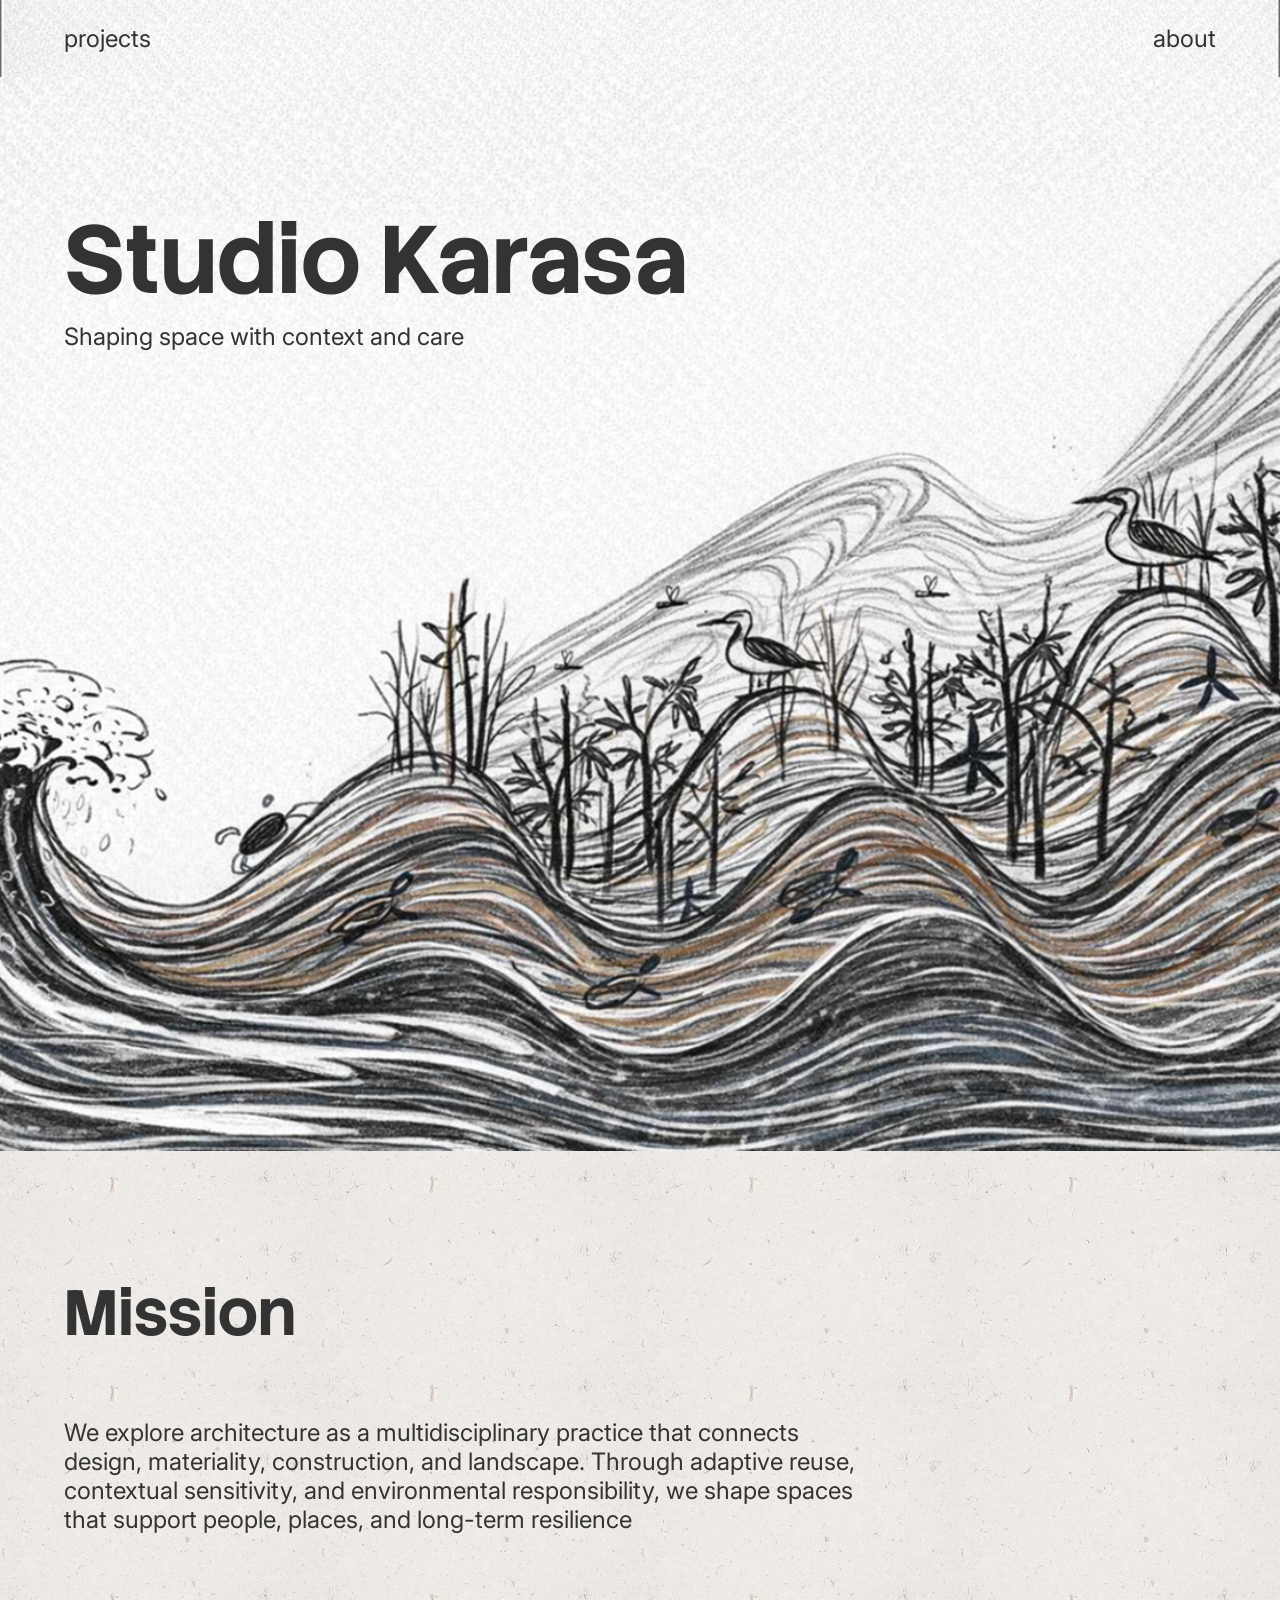
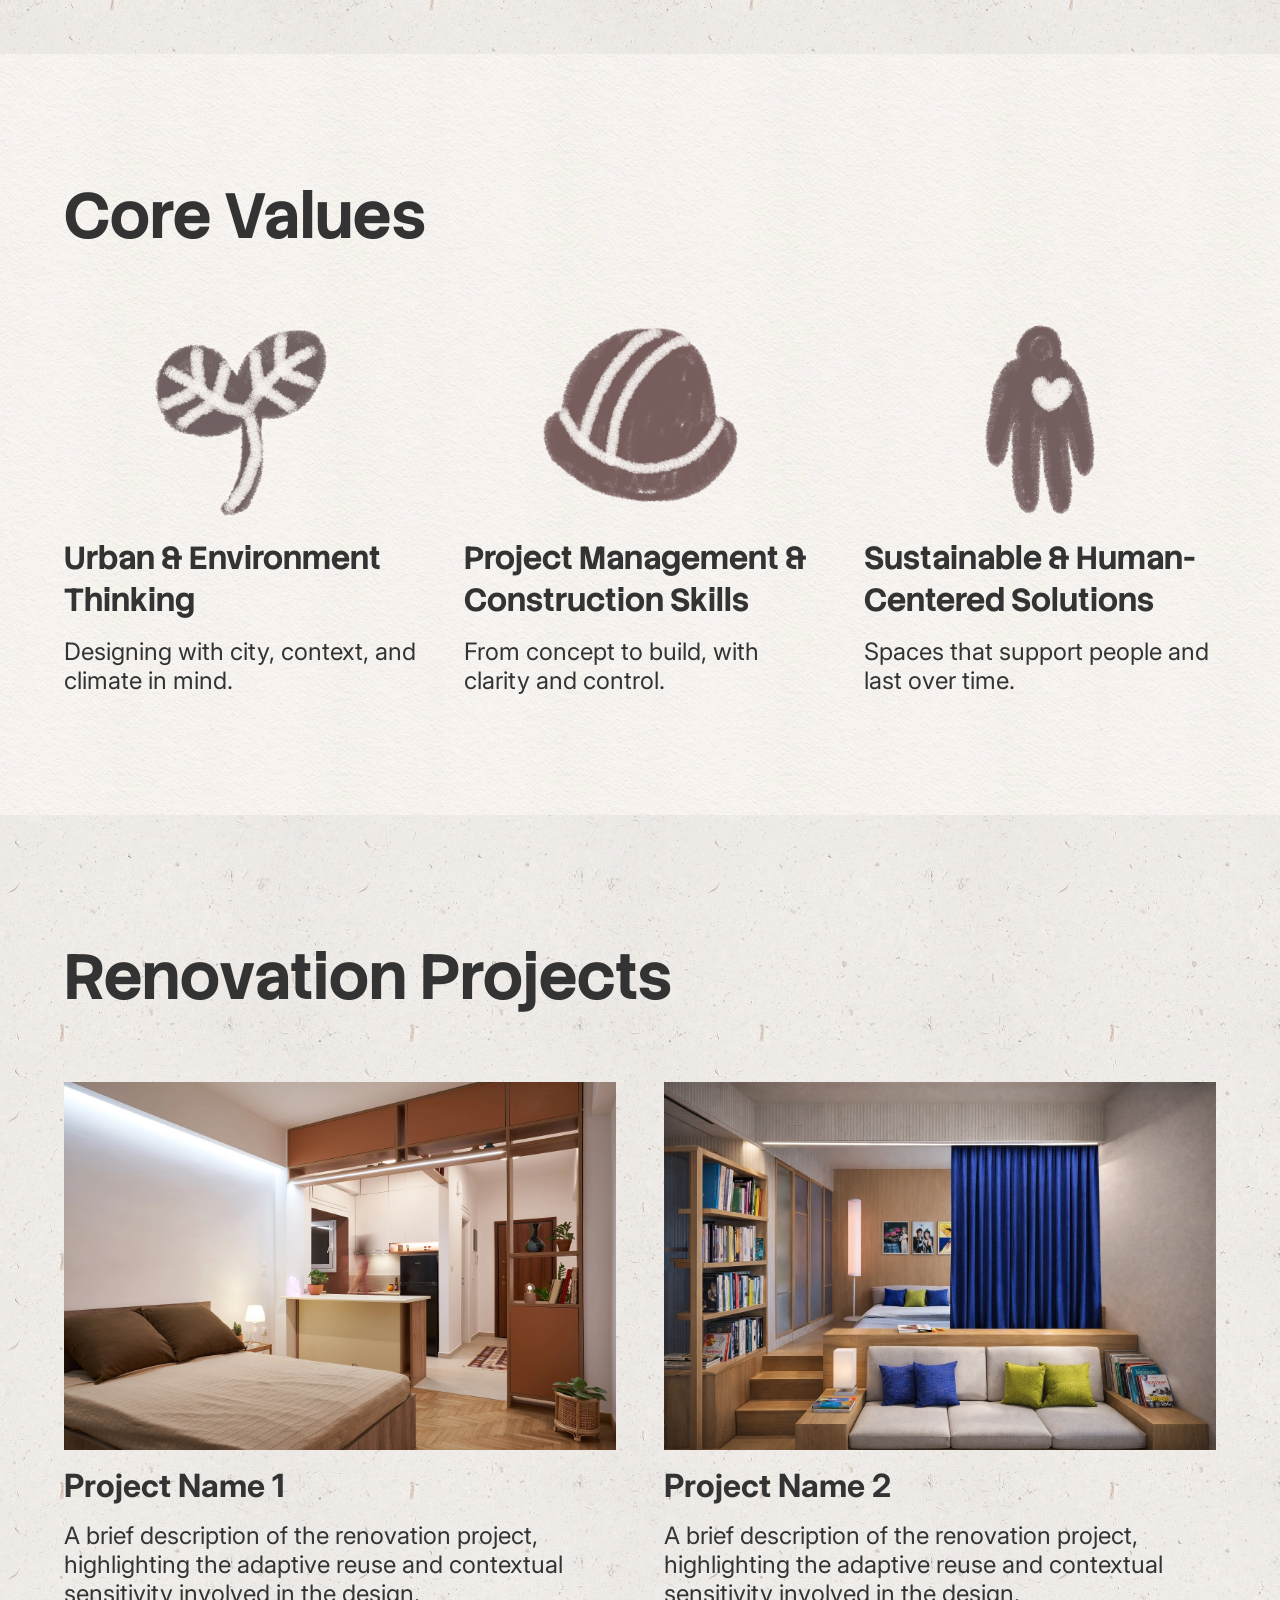
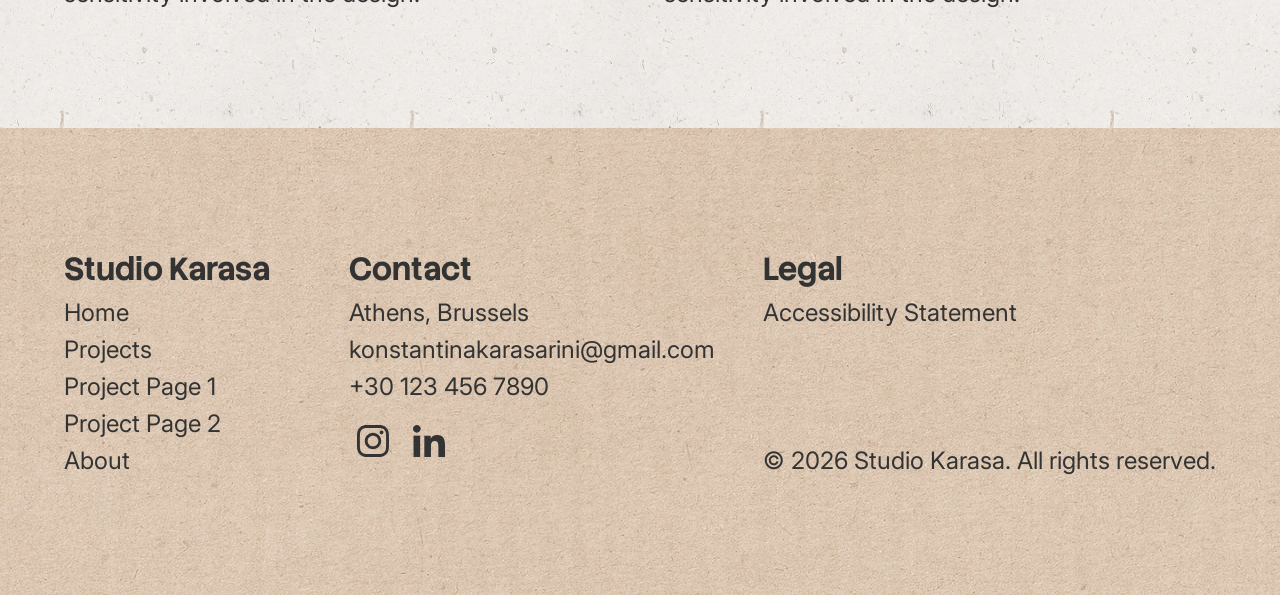
==== index.html @ 98b4fac4 "added project 2" ====
<!doctype html>
<html lang="en">
  <head>
    <meta charset="UTF-8" />
    <meta name="viewport" content="width=device-width, initial-scale=1.0" />
    <title>Studio Karasa</title>
    <link rel="stylesheet" href="style.css" />
  </head>
  <body>
    <nav>
      <a href="index.html#projects">projects</a>
      <a href="about.html">about</a>
    </nav>
    <main>
      <div class="hero">
        <h1>Studio Karasa</h1>
        <p>Shaping space with context and care</p>
      </div>
      <div class="mission">
        <h2>Mission</h2>
        <p>
          We explore architecture as a multidisciplinary practice that connects
          design, materiality, construction, and landscape. Through adaptive
          reuse, contextual sensitivity, and environmental responsibility, we
          shape spaces that support people, places, and long-term resilience
        </p>
      </div>
      <div class="values">
        <h2>Core Values</h2>
        <div class="card-container">
          <div class="value-card">
            <img src="imgs\leaf_2x.webp" alt="Urban Thinking Icon" />
            <h3>Urban & Environment Thinking</h3>
            <p>Designing with city, context, and climate in mind.</p>
          </div>
          <div class="value-card">
            <img src="imgs\helmet_2x.webp" alt="Project Management Icon" />
            <h3>Project Management & Construction Skills</h3>
            <p>From concept to build, with clarity and control.</p>
          </div>
          <div class="value-card">
            <img src="imgs\person_2x.webp" alt="Sustainability Icon" />
            <h3>Sustainable & Human-Centered Solutions</h3>
            <p>Spaces that support people and last over time.</p>
          </div>
        </div>
      </div>
      <div class="renov-projects" id="projects">
        <h2>Renovation Projects</h2>
        <div class="card-container">
          <a href="projectPage1.html" class="project-card">
            <img src="project1\DSC01676.webp" alt="Project Image 1" />
            <h3>Project Name 1</h3>
            <p>
              A brief description of the renovation project, highlighting the
              adaptive reuse and contextual sensitivity involved in the design.
            </p>
          </a>
          <a href="projectPage2.html" class="project-card">
            <img src="project2\render1.webp" alt="Project Image 1" />

            <h3>Project Name 2</h3>
            <p>
              A brief description of the renovation project, highlighting the
              adaptive reuse and contextual sensitivity involved in the design.
            </p>
          </a>
        </div>
      </div>
      <!-- <div class="urban-projects">
      <h2>Urban Projects</h2>
      <div class="card-container">
        <div class="project-card">
          <h3>Project Name</h3>
          <p>
            A brief description of the urban project, emphasizing the
            integration of landscape and environmental responsibility in the
            design.
          </p>
        </div>
        <div class="project-card">
          <h3>Project Name</h3>
          <p>
            A brief description of the urban project, emphasizing the
            integration of landscape and environmental responsibility in the
            design.
          </p>
        </div>
      </div>
    </div> -->
    </main>
    <footer>
      <div class="col">
        <h3>Studio Karasa</h3>
        <a href="index.html">Home</a>
        <a href="index.html#projects">Projects</a>
        <a href="projectPage1.html">Project Page 1</a>
        <a href="projectPage2.html">Project Page 2</a>
        <a href="about.html">About</a>
      </div>
      <div class="col">
        <h3>Contact</h3>
        <p>Athens, Brussels</p>
        <p>konstantinakarasarini@gmail.com</p>
        <p>+30 123 456 7890</p>

        <div class="socials">
          <a href="https://www.instagram.com/studio.karasa/" target="_blank"
            ><img src="imgs/Insta.svg" alt="Instagram"
          /></a>
          <a href="https://www.linkedin.com/in/karasarini/" target="_blank"
            ><img src="imgs/linkedin.svg" alt="LinkedIn"
          /></a>
        </div>
      </div>
      <div class="col-between">
        <div class="col">
          <h3>Legal</h3>
          <a href="accessibilityStatement.html">Accessibility Statement</a>
        </div>
        <div class="copyright">
          <p>&copy; 2026 Studio Karasa. All rights reserved.</p>
        </div>
      </div>
    </footer>
  </body>
</html>
---- style.css ----
@import url("https://fonts.googleapis.com/css2?family=Stack+Sans+Headline:wght@200..700&display=swap");
@import url("https://fonts.googleapis.com/css2?family=Inter:ital,opsz,wght@0,14..32,100..900;1,14..32,100..900&display=swap");

body {
  display: flex;
  flex-direction: column;
  padding: 0;
  margin: 0;
  color: #333;
  font-family: "Stack Sans Headline", sans-serif;
}

nav {
  display: flex;
  flex-direction: row;
  justify-content: space-between;
  padding: 24px 64px;
  position: sticky;
  top: 0;
  background-image: url("imgs/WaveIllustration.webp");
  background-size: cover;
  background-position: top;
  z-index: 1000;
}

nav a {
  text-decoration: none;
  color: #333;
  font-size: 24px;
}

h1 {
  font-size: 96px;
  margin: 0;
}

h2 {
  font-size: 64px;
  margin: 0;
}

h3 {
  font-size: 32px;
  margin: 0;
}

p,
li {
  max-width: 800px;
  font-size: 24px;
  margin: 0;
  font-weight: 400;
  font-family: "Inter", sans-serif;
}
ul {
  margin: 0;
}

a {
  color: #333;
  text-decoration: none;
  font-size: 24px;
  font-family: "Inter", sans-serif;
}

.projectPage nav,
.aboutPage nav,
.axPage nav {
  background-image: url("imgs/whitePaper.webp");
  background-size: cover;
  background-position: center;
}

.hero {
  display: flex;
  flex-direction: column;
  padding: 120px 64px;
  min-height: calc(100vh - 66px);
  /* background-color: #f5f5f5; */
  background-image: url("imgs/WaveIllustration.webp");
  background-size: cover;
  background-position: center;
}

.mission {
  display: flex;
  flex-direction: column;
  padding: 120px 64px;
  gap: 64px;
  background-image: url("imgs/recycled.webp");
  background-size: cover;
  background-position: center;
}

.values {
  display: flex;
  flex-direction: column;
  padding: 120px 64px;
  background-image: url("imgs/whitePaper.webp");
  background-size: cover;
  background-position: center;
  gap: 64px;
}

.renov-projects {
  display: flex;
  flex-direction: column;
  padding: 120px 64px;
  gap: 64px;
  background-image: url("imgs/recycled.webp");
  background-size: cover;
  background-position: center;
}

.urban-projects {
  display: flex;
  flex-direction: column;
  padding: 120px 64px;
  background-image: url("imgs/whitePaper.webp");
  background-size: cover;
  background-position: center;
  gap: 64px;
}

.card-container {
  display: flex;
  flex-direction: row;
  gap: 48px;
}

.value-card,
.project-card {
  display: flex;
  flex-direction: column;
  gap: 16px;
  flex: 1;
  /* background-color: #b9b9b9; */
}

.project-card img {
  width: 100%;
  height: auto;
}

.value-card img {
  width: 100%;
  height: 200px;
  object-fit: contain;
}

footer {
  display: flex;
  flex-direction: row;
  /* justify-content:space-between; */
  padding: 120px 64px;
  gap: 48px;
  background-image: url("imgs/brownPaper.webp");
  background-size: cover;
  background-position: center;
}

.col {
  flex: 1;
  display: flex;
  flex-direction: column;
  gap: 8px;
}
.col-between {
  display: flex;
  flex-direction: column;
  justify-content: space-between;
  gap: 8px;
}

.socials {
  display: flex;
  flex-direction: row;
  gap: 8px;
  padding-top: 8px;
}

.about,
.ax {
  display: flex;
  flex-direction: column;
  padding: 120px 64px;
  gap: 64px;
  background-image: url("imgs/whitePaper.webp");
  background-size: cover;
  background-position: center;
}

.about-txt,
.ax-txt {
  max-width: 800px;
  display: flex;
  flex-direction: column;
  gap: 16px;
}

.projectHero {
  display: flex;
  flex-direction: column;
  padding: 120px 64px;
  gap: 64px;
  background-image: url("imgs/whitePaper.webp");
  background-size: cover;
  background-position: center;
}

.projectImgs {
  display: flex;
  flex-direction: column;
  padding: 64px;
  gap: 24px;
}

.project2Imgs {
  display: flex;
  /* flex-direction: column; */
  padding: 64px;
  gap: 16px;
}

.projectImgCol {
  display: flex;
  flex-direction: column;
  gap: 16px;
  flex: 1;
  /* width: 50%; */
}

.projectImgGrid {
  display: flex;
}

.projectImgGrid .projectImg {
  align-items: center;
  justify-content: center;
  flex: 1;
}

.project2Imgs .projectImg {
  width: 50%;
}

.projectImg {
  display: flex;
  flex-direction: column;
  gap: 16px;
}

.projectImg img {
  max-width: 100%;
  height: auto;
  mix-blend-mode: multiply;
}

.axPage h2 {
  font-size: 48px;
}

.ax-txt {
  gap: 24px;
}

@media (max-width: 768px) {
  /* nav {
    flex-direction: column;
    align-items: center;
    gap: 16px;
  } */

  nav {
    padding: 16px 32px;
  }

  nav a {
    font-size: 18px;
  }

  h1 {
    font-size: 48px;
  }

  h2 {
    font-size: 32px;
  }

  h3 {
    font-size: 24px;
  }

  p {
    font-size: 18px;
  }

  .hero,
  .mission,
  .values,
  .renov-projects,
  .urban-projects,
  .about,
  footer,
  .projectHero,
  .projectImgs,
  .project2Imgs {
    padding: 64px 32px;
  }

  .card-container {
    flex-direction: column;
  }

  footer {
    flex-direction: column;
    /* align-items: center; */
  }
}
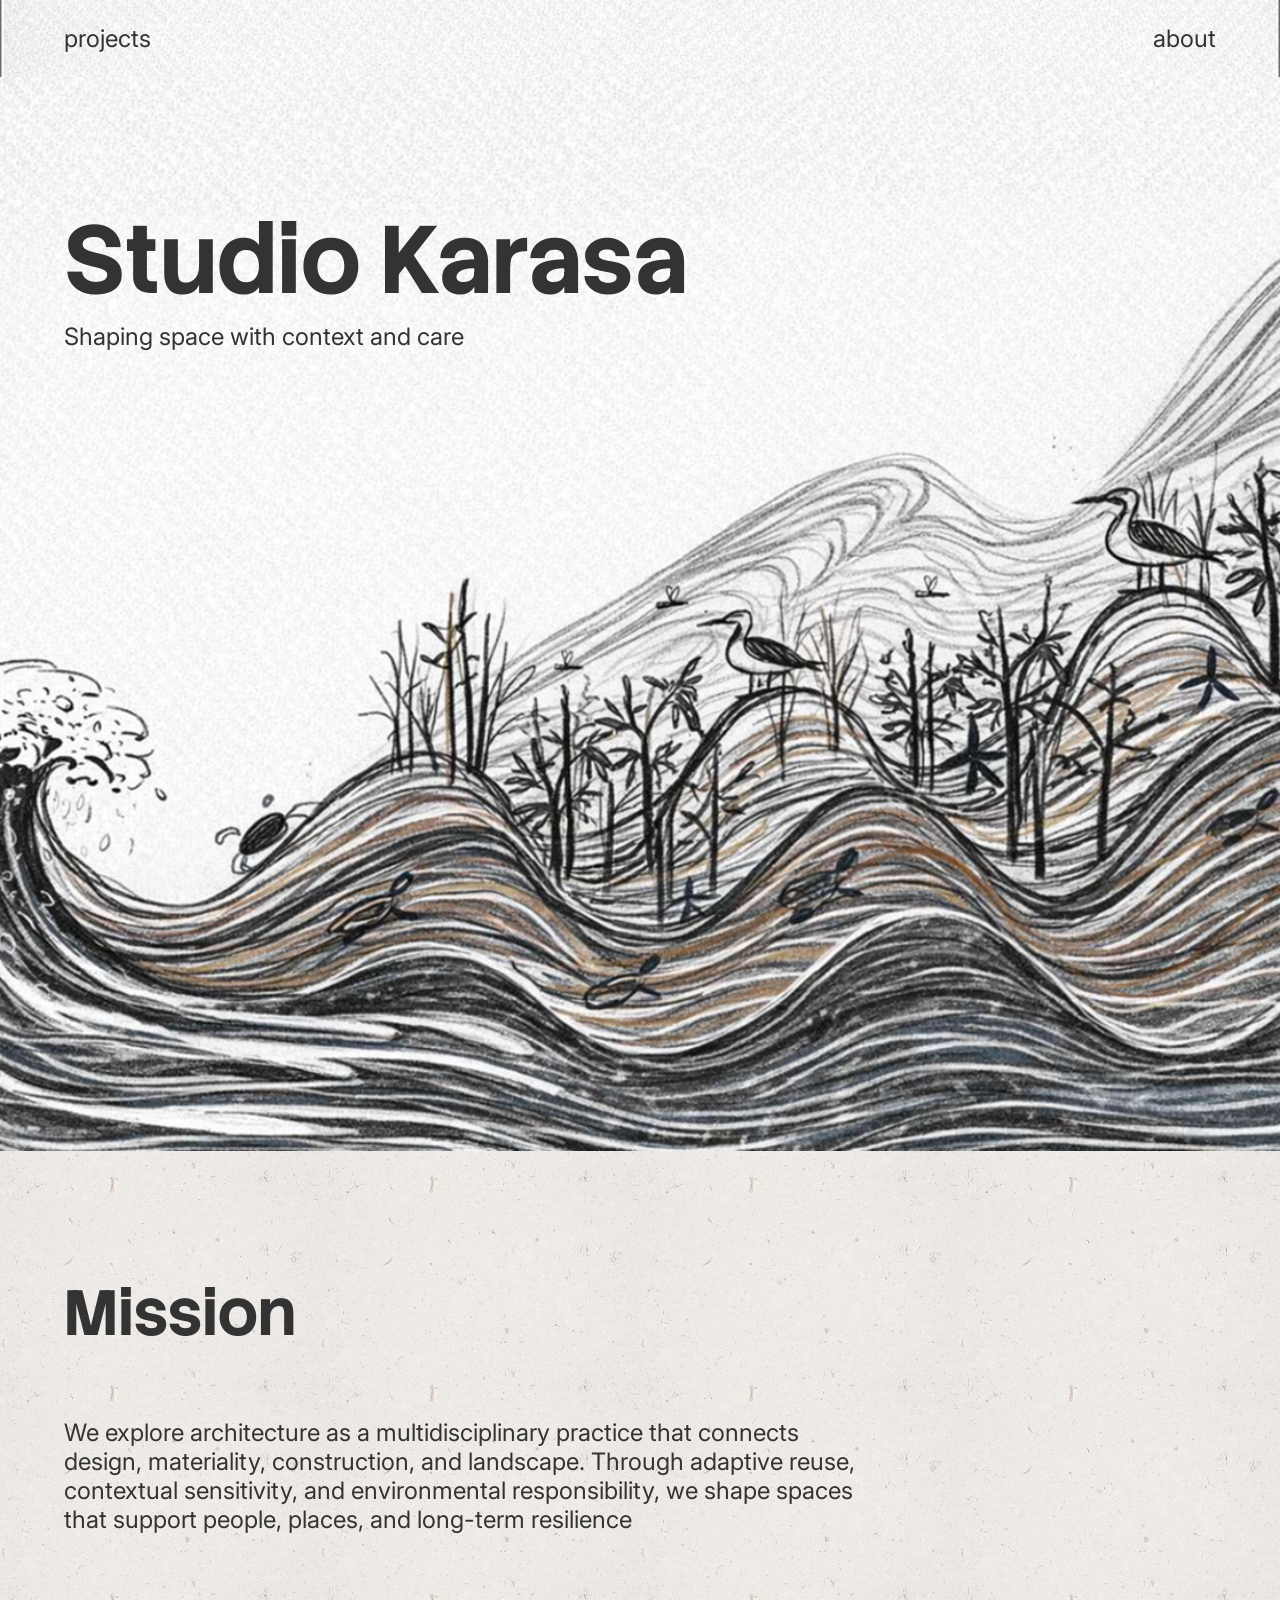
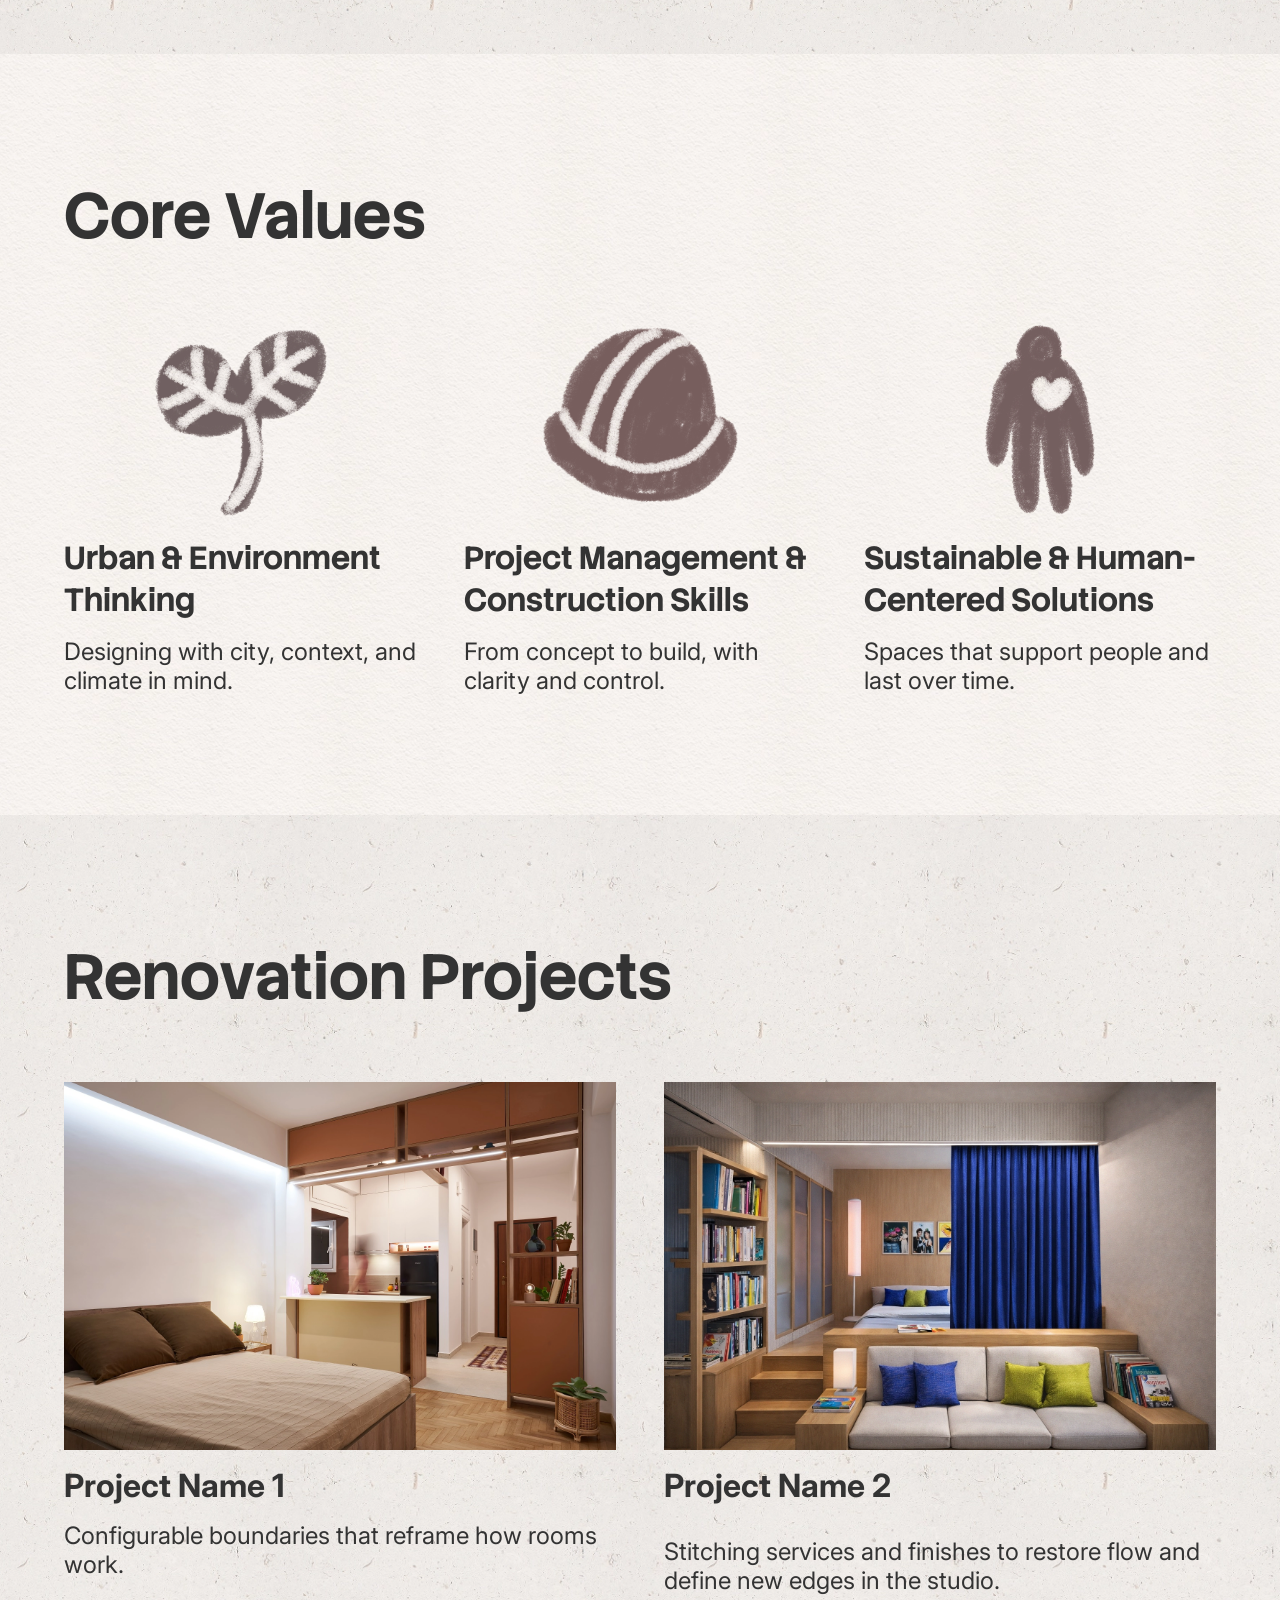
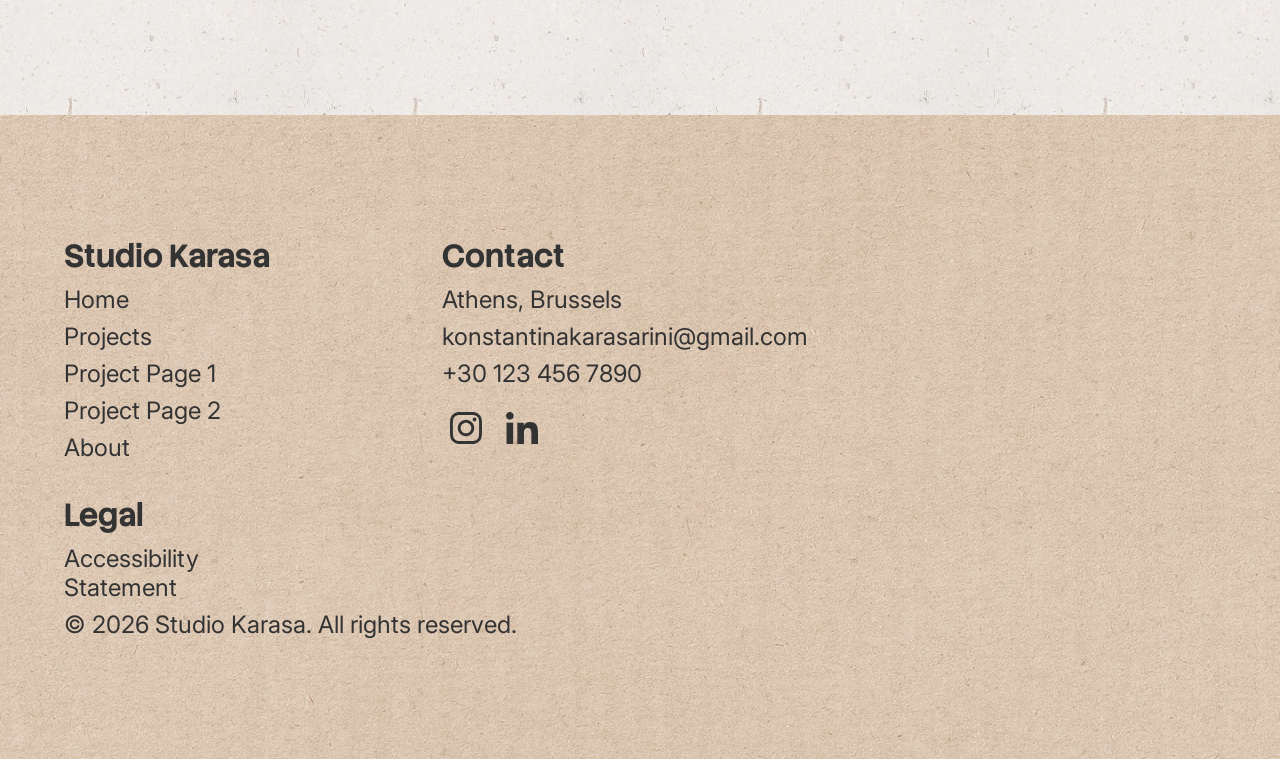
==== commit b49fc880: "fixed imgs in projects" ====
--- a/index.html
+++ b/index.html
@@ -51,19 +51,15 @@
           <a href="projectPage1.html" class="project-card">
             <img src="project1\DSC01676.webp" alt="Project Image 1" />
             <h3>Project Name 1</h3>
-            <p>
-              A brief description of the renovation project, highlighting the
-              adaptive reuse and contextual sensitivity involved in the design.
-            </p>
+            <p>Configurable boundaries that reframe how rooms work.</p>
           </a>
           <a href="projectPage2.html" class="project-card">
             <img src="project2\render1.webp" alt="Project Image 1" />
 
             <h3>Project Name 2</h3>
-            <p>
-              A brief description of the renovation project, highlighting the
-              adaptive reuse and contextual sensitivity involved in the design.
-            </p>
+            <p></p>
+            Stitching services and finishes to restore flow and define new edges
+            in the studio.
           </a>
         </div>
       </div>
--- a/style.css
+++ b/style.css
@@ -151,19 +151,21 @@
 footer {
   display: flex;
   flex-direction: row;
+  flex-wrap: wrap;
   /* justify-content:space-between; */
   padding: 120px 64px;
-  gap: 48px;
+  gap: 32px;
   background-image: url("imgs/brownPaper.webp");
   background-size: cover;
   background-position: center;
 }
 
 .col {
-  flex: 1;
+  /* flex: 1; */
   display: flex;
   flex-direction: column;
   gap: 8px;
+  width:30%;
 }
 .col-between {
   display: flex;
@@ -208,6 +210,13 @@
   background-position: center;
 }
 
+.projectContainer {
+  display: flex;
+  flex-direction: column;
+  padding: 64px 0 96px;
+  gap:48px;
+}
+
 .projectImgs {
   display: flex;
   flex-direction: column;
@@ -225,8 +234,9 @@
 .projectImgCol {
   display: flex;
   flex-direction: column;
-  gap: 16px;
+  gap: 48px;
   flex: 1;
+  align-items: center;
   /* width: 50%; */
 }
 
@@ -247,7 +257,15 @@
 .projectImg {
   display: flex;
   flex-direction: column;
+  align-items: center;
   gap: 16px;
+}
+
+.text-center {
+  display: flex;
+  flex-direction: column;
+  align-items: center;
+  gap: 8px;
 }
 
 .projectImg img {
@@ -291,7 +309,7 @@
     font-size: 24px;
   }
 
-  p {
+  p,a {
     font-size: 18px;
   }
 
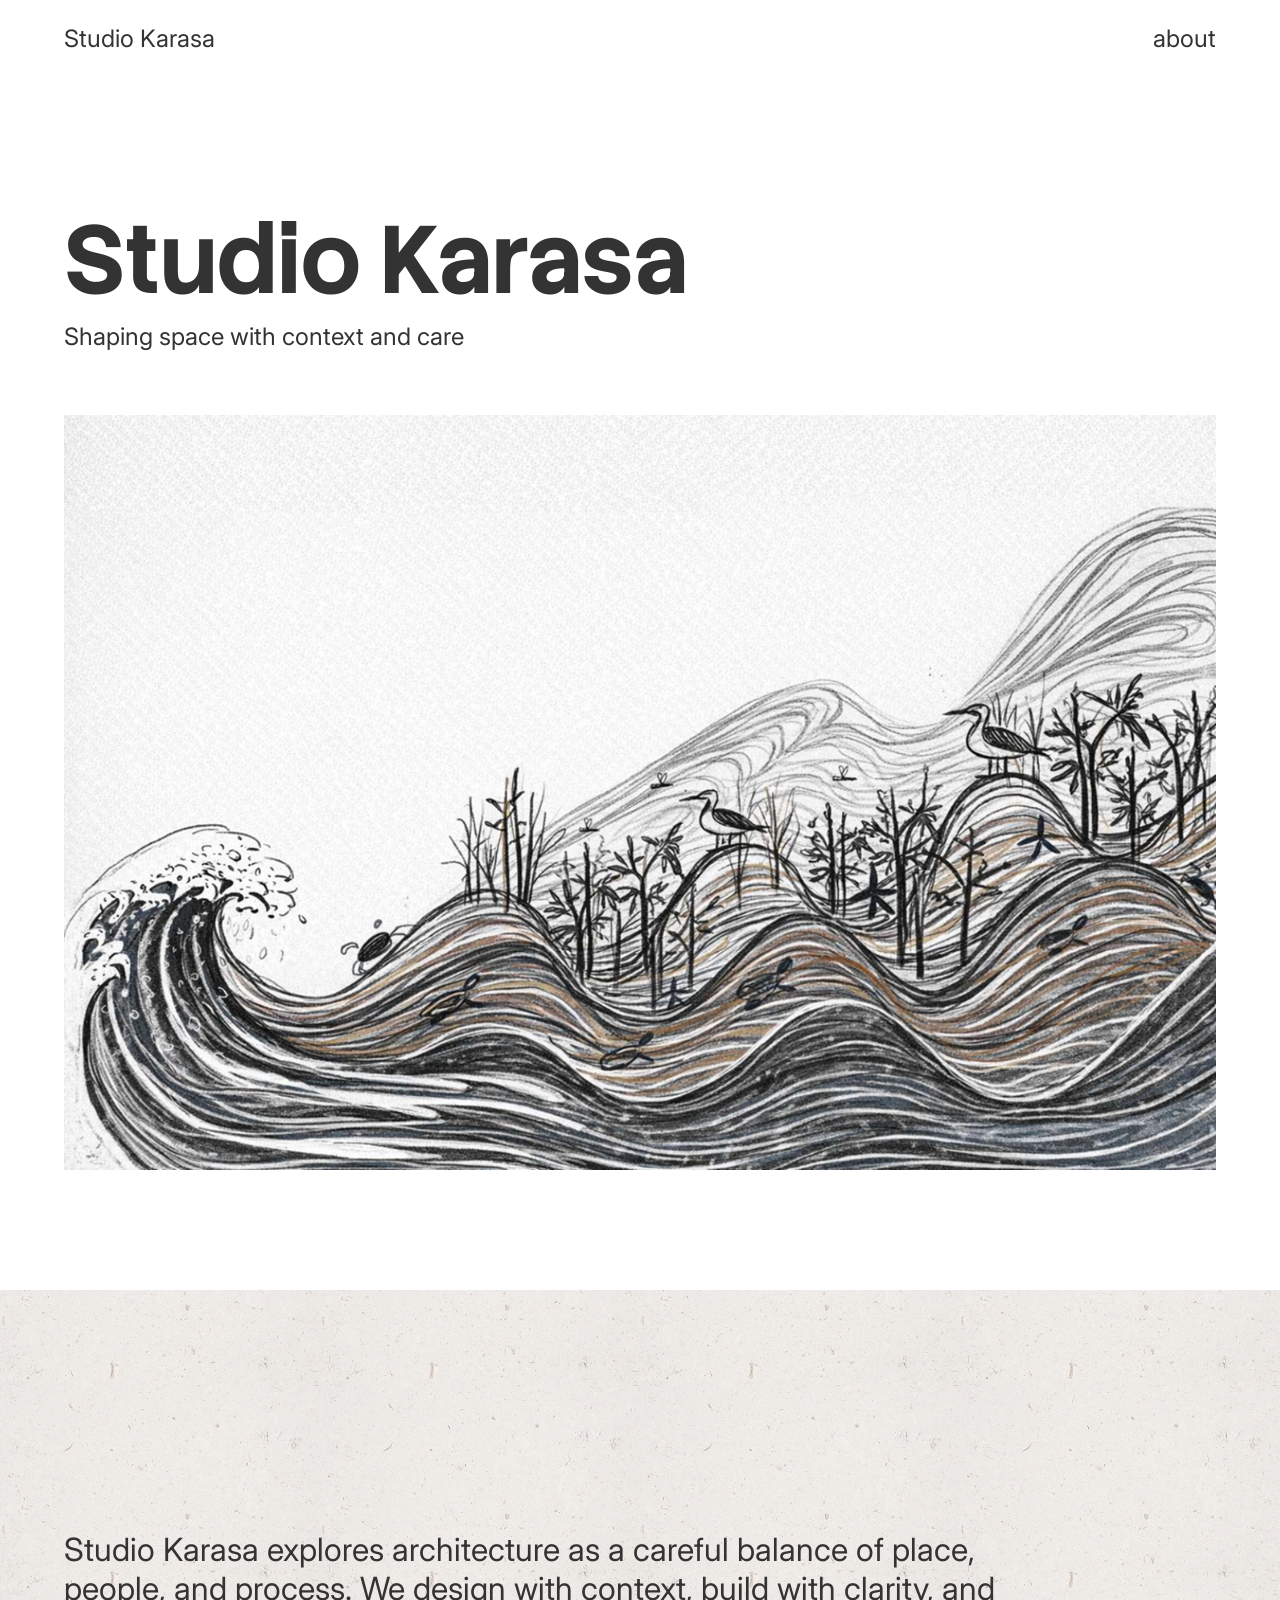
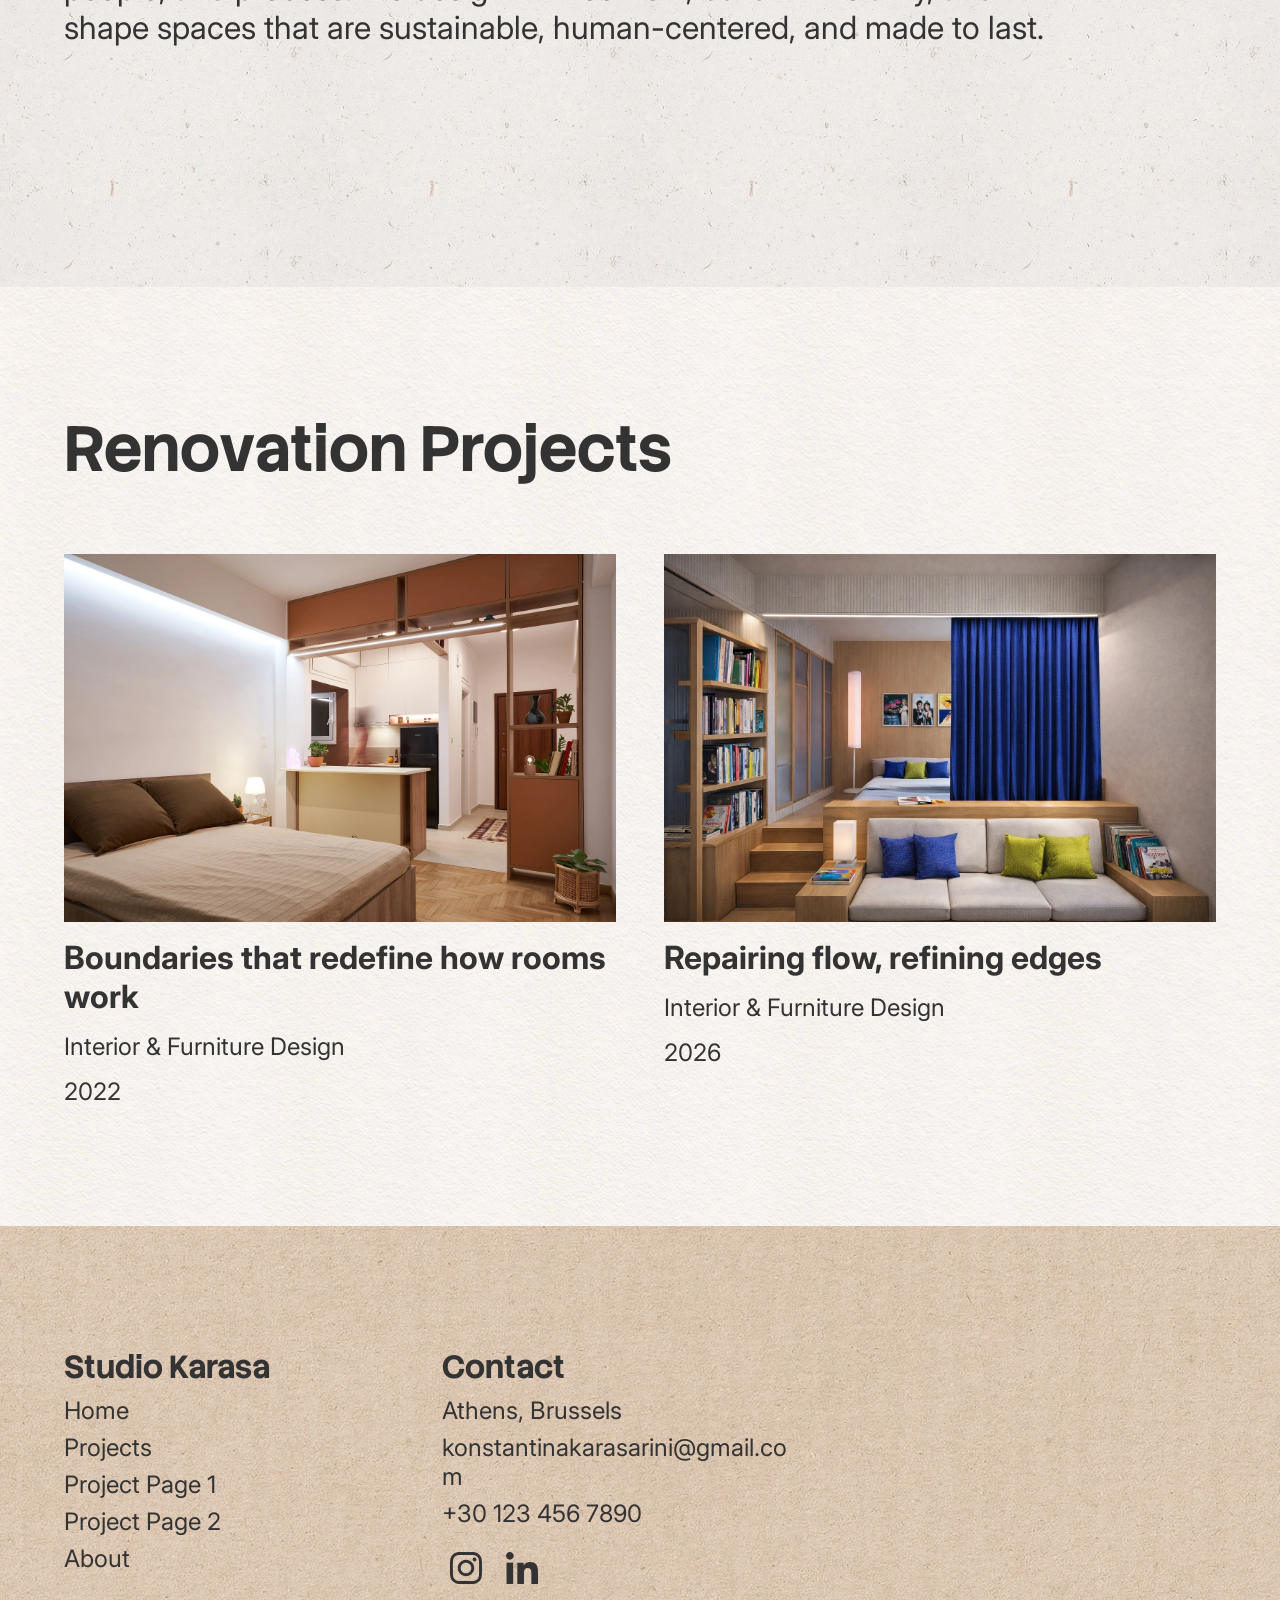
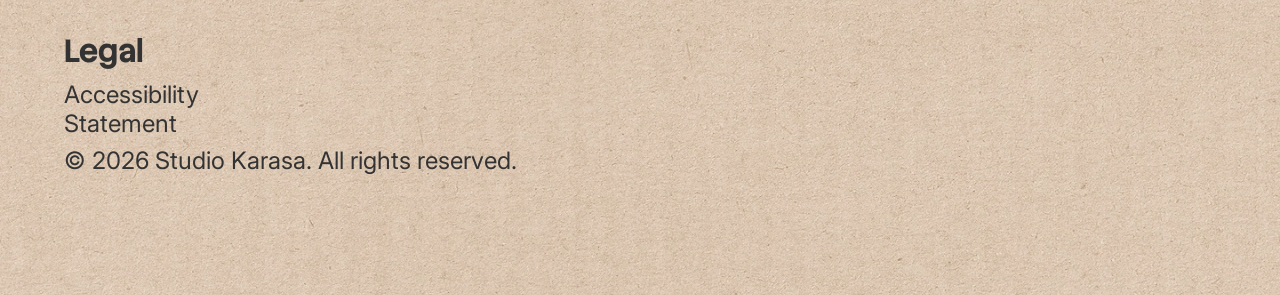
==== commit 4eb65737: "updated design, removed sections" ====
--- a/index.html
+++ b/index.html
@@ -8,58 +8,61 @@
   </head>
   <body>
     <nav>
-      <a href="index.html#projects">projects</a>
+      <a href="index.html">Studio Karasa</a>
       <a href="about.html">about</a>
     </nav>
     <main>
       <div class="hero">
-        <h1>Studio Karasa</h1>
-        <p>Shaping space with context and care</p>
+        <div class="projectHeroTxt">
+          <h1>Studio Karasa</h1>
+          <p>Shaping space with context and care</p>
+        </div>
+
+        <img src="imgs\WaveIllustration.webp" alt="Renovation Project Image" />
       </div>
       <div class="mission">
-        <h2>Mission</h2>
+        <!-- <h2>Our approach</h2> -->
         <p>
-          We explore architecture as a multidisciplinary practice that connects
-          design, materiality, construction, and landscape. Through adaptive
-          reuse, contextual sensitivity, and environmental responsibility, we
-          shape spaces that support people, places, and long-term resilience
+          Studio Karasa explores architecture as a careful balance of place,
+          people, and process. We design with context, build with clarity, and
+          shape spaces that are sustainable, human-centered, and made to last.
         </p>
       </div>
-      <div class="values">
+      <!-- <div class="values">
         <h2>Core Values</h2>
         <div class="card-container">
           <div class="value-card">
-            <img src="imgs\leaf_2x.webp" alt="Urban Thinking Icon" />
+            <img src="imgs\urban.jpg" alt="Urban Thinking Icon" />
             <h3>Urban & Environment Thinking</h3>
             <p>Designing with city, context, and climate in mind.</p>
           </div>
           <div class="value-card">
-            <img src="imgs\helmet_2x.webp" alt="Project Management Icon" />
+            <img src="imgs\construction.jpg" alt="Project Management Icon" />
             <h3>Project Management & Construction Skills</h3>
             <p>From concept to build, with clarity and control.</p>
           </div>
           <div class="value-card">
-            <img src="imgs\person_2x.webp" alt="Sustainability Icon" />
+            <img src="imgs\sustainable.jpg" alt="Sustainability Icon" />
             <h3>Sustainable & Human-Centered Solutions</h3>
             <p>Spaces that support people and last over time.</p>
           </div>
         </div>
-      </div>
+      </div> -->
       <div class="renov-projects" id="projects">
         <h2>Renovation Projects</h2>
         <div class="card-container">
           <a href="projectPage1.html" class="project-card">
             <img src="project1\DSC01676.webp" alt="Project Image 1" />
-            <h3>Project Name 1</h3>
-            <p>Configurable boundaries that reframe how rooms work.</p>
+            <h3>Boundaries that redefine how rooms work</h3>
+            <p>Interior & Furniture Design</p>
+            <p>2022</p>
           </a>
           <a href="projectPage2.html" class="project-card">
             <img src="project2\render1.webp" alt="Project Image 1" />
 
-            <h3>Project Name 2</h3>
-            <p></p>
-            Stitching services and finishes to restore flow and define new edges
-            in the studio.
+            <h3>Repairing flow, refining edges</h3>
+            <p>Interior & Furniture Design</p>
+            <p>2026</p>
           </a>
         </div>
       </div>
--- a/style.css
+++ b/style.css
@@ -15,12 +15,19 @@
   flex-direction: row;
   justify-content: space-between;
   padding: 24px 64px;
-  position: sticky;
+  position: sticky; 
   top: 0;
-  background-image: url("imgs/WaveIllustration.webp");
-  background-size: cover;
+  /* background-image: url("imgs/WaveIllustration.webp");
+  background-size: cover; */
   background-position: top;
   z-index: 1000;
+  background-color: #fff;
+}
+
+.nav-spacer {
+  display: flex;
+  flex-direction: row;
+  gap: 32px;
 }
 
 nav a {
@@ -29,6 +36,10 @@
   font-size: 24px;
 }
 
+a.active {
+  font-weight: 500;
+}
+
 h1 {
   font-size: 96px;
   margin: 0;
@@ -51,6 +62,7 @@
   margin: 0;
   font-weight: 400;
   font-family: "Inter", sans-serif;
+  word-wrap: break-word;
 }
 ul {
   margin: 0;
@@ -75,23 +87,29 @@
   display: flex;
   flex-direction: column;
   padding: 120px 64px;
+  gap: 64px;
   min-height: calc(100vh - 66px);
   /* background-color: #f5f5f5; */
-  background-image: url("imgs/WaveIllustration.webp");
-  background-size: cover;
-  background-position: center;
+  /* background-image: url("imgs/WaveIllustration.webp");
+  background-size: cover;
+  background-position: center; */
 }
 
 .mission {
   display: flex;
   flex-direction: column;
-  padding: 120px 64px;
+  padding: 240px 64px;
   gap: 64px;
   background-image: url("imgs/recycled.webp");
   background-size: cover;
   background-position: center;
 }
 
+.mission p{
+  font-size: 32px;
+  max-width: 1000px;
+}
+
 .values {
   display: flex;
   flex-direction: column;
@@ -107,7 +125,7 @@
   flex-direction: column;
   padding: 120px 64px;
   gap: 64px;
-  background-image: url("imgs/recycled.webp");
+  background-image: url("imgs/whitePaper.webp");
   background-size: cover;
   background-position: center;
 }
@@ -144,8 +162,14 @@
 
 .value-card img {
   width: 100%;
-  height: 200px;
+  height: 50%;
   object-fit: contain;
+}
+
+.details {
+  display: flex;
+  flex-direction: row;
+  gap: 16px;
 }
 
 footer {
@@ -165,7 +189,7 @@
   display: flex;
   flex-direction: column;
   gap: 8px;
-  width:30%;
+  width: 30%;
 }
 .col-between {
   display: flex;
@@ -214,7 +238,7 @@
   display: flex;
   flex-direction: column;
   padding: 64px 0 96px;
-  gap:48px;
+  gap: 48px;
 }
 
 .projectImgs {
@@ -301,7 +325,7 @@
     font-size: 48px;
   }
 
-  h2 {
+  h2, .axPage h2 {
     font-size: 32px;
   }
 
@@ -309,7 +333,8 @@
     font-size: 24px;
   }
 
-  p,a {
+  p,
+  a, li {
     font-size: 18px;
   }
 
@@ -319,6 +344,7 @@
   .renov-projects,
   .urban-projects,
   .about,
+  .ax,
   footer,
   .projectHero,
   .projectImgs,
@@ -334,4 +360,10 @@
     flex-direction: column;
     /* align-items: center; */
   }
-}
+
+  .col {
+    width: 100%;
+  }
+
+  
+}
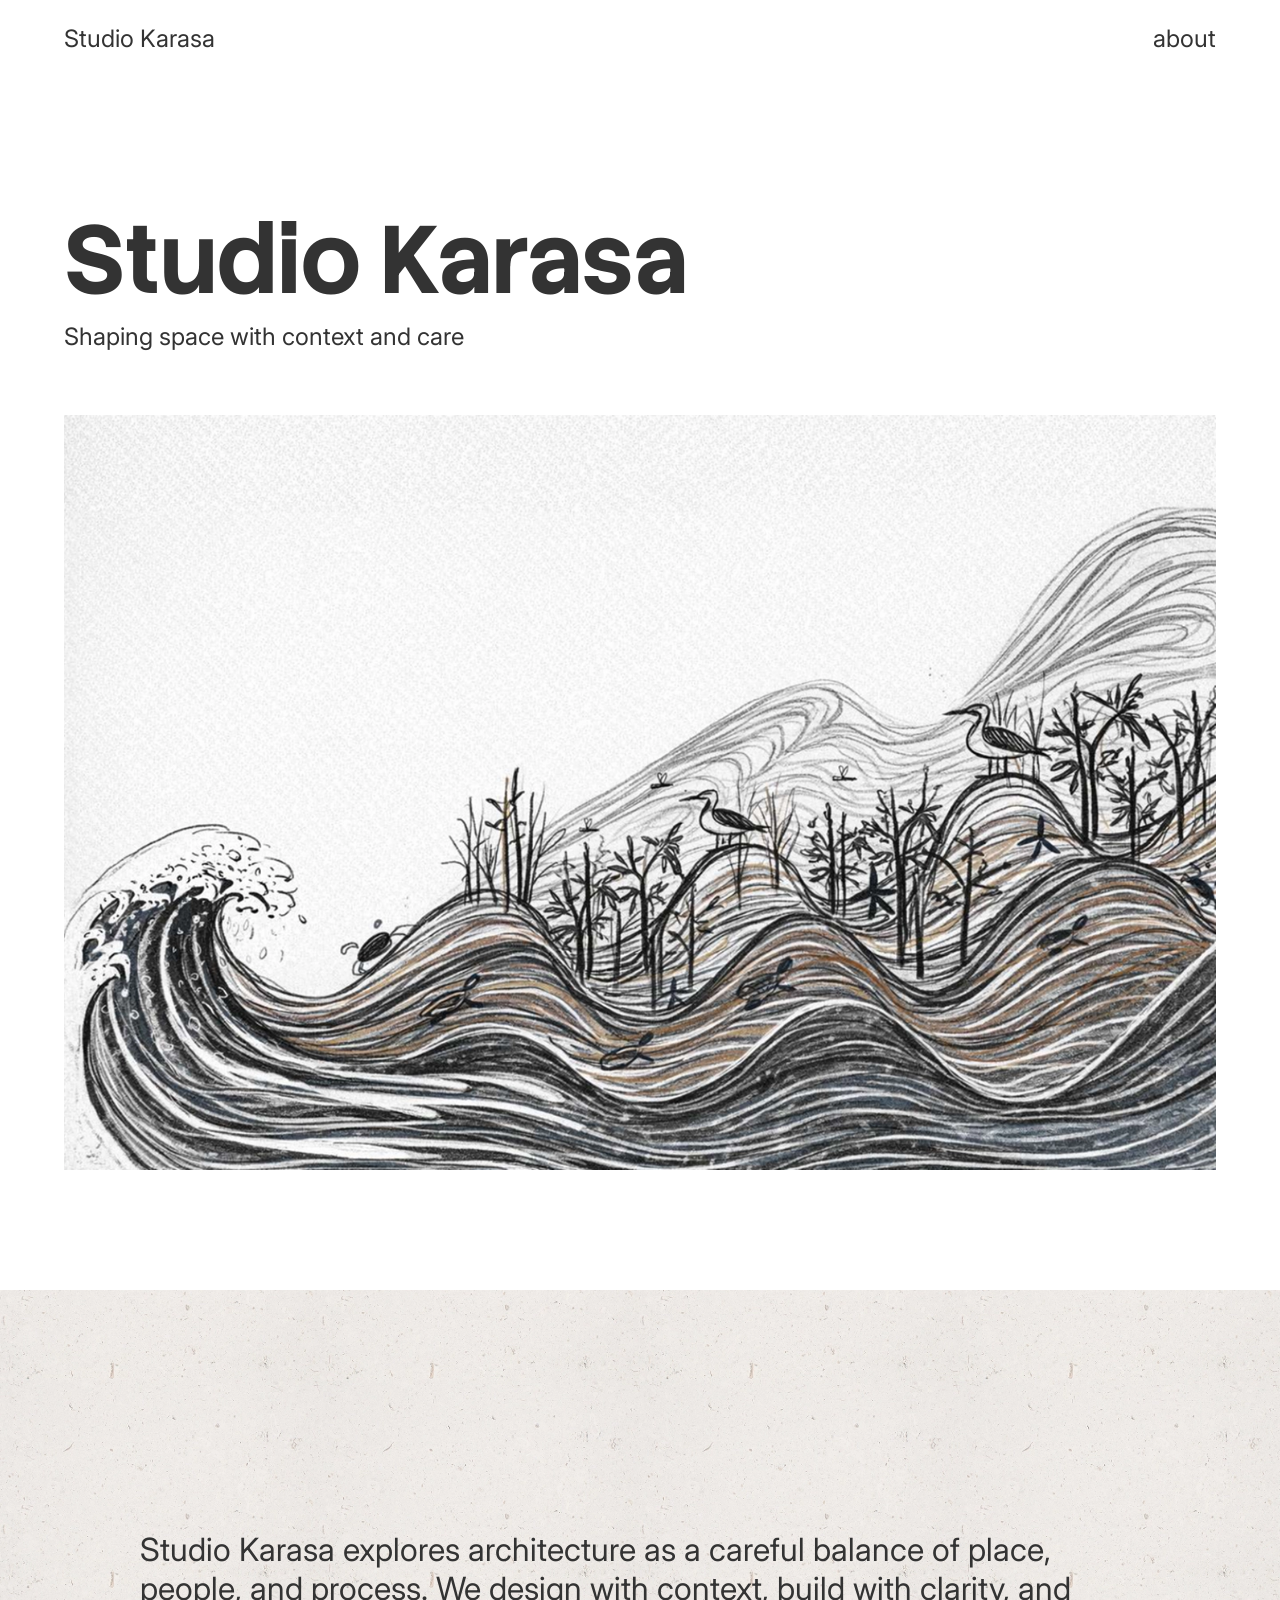
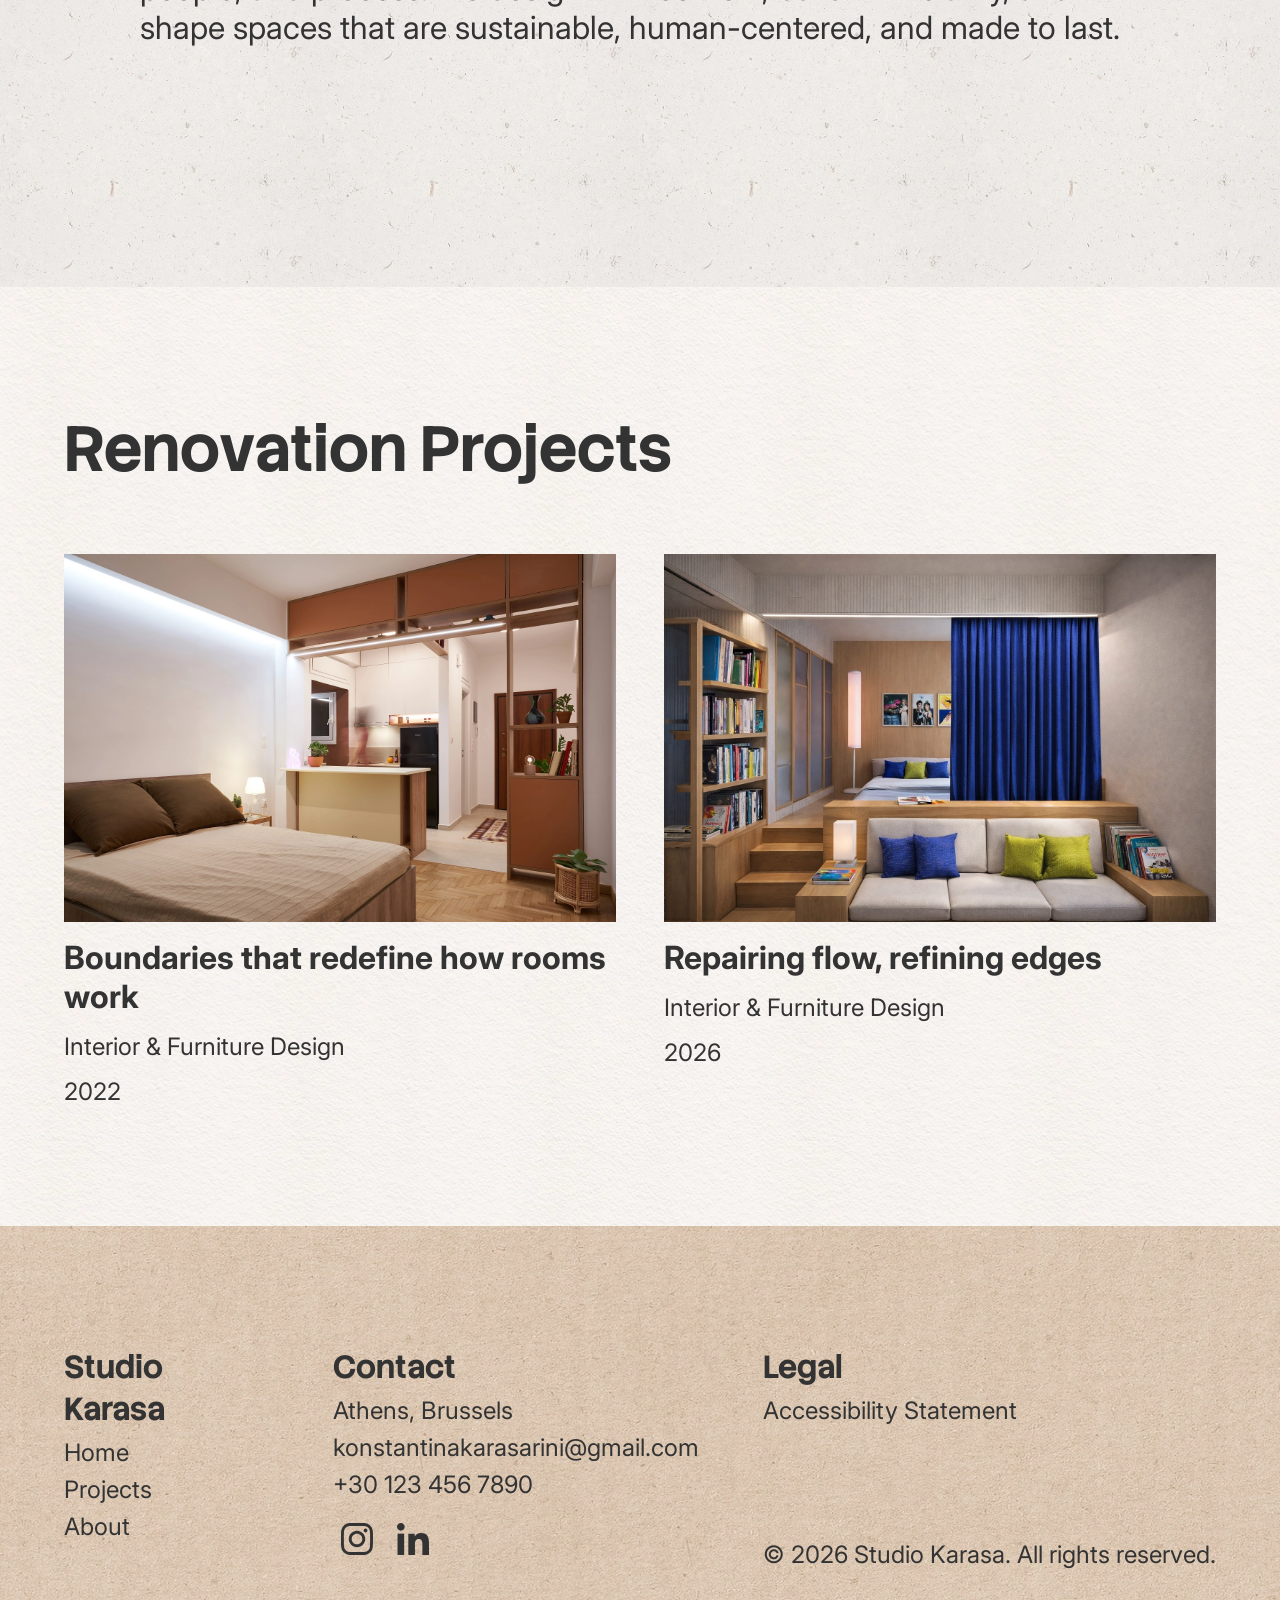
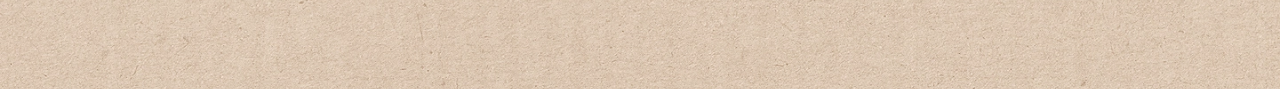
==== commit a6d2e1c3: "updated & tested" ====
--- a/index.html
+++ b/index.html
@@ -93,8 +93,10 @@
         <h3>Studio Karasa</h3>
         <a href="index.html">Home</a>
         <a href="index.html#projects">Projects</a>
-        <a href="projectPage1.html">Project Page 1</a>
-        <a href="projectPage2.html">Project Page 2</a>
+        <!-- <a href="projectPage1.html">Boundaries that redefine how rooms work</a>
+        <a href="projectPage2.html"
+          >Repairing flow, refining edges</a
+        > -->
         <a href="about.html">About</a>
       </div>
       <div class="col">
--- a/style.css
+++ b/style.css
@@ -15,7 +15,7 @@
   flex-direction: row;
   justify-content: space-between;
   padding: 24px 64px;
-  position: sticky; 
+  position: sticky;
   top: 0;
   /* background-image: url("imgs/WaveIllustration.webp");
   background-size: cover; */
@@ -43,6 +43,7 @@
 h1 {
   font-size: 96px;
   margin: 0;
+  max-width: 1200px;
 }
 
 h2 {
@@ -98,6 +99,7 @@
 .mission {
   display: flex;
   flex-direction: column;
+  align-items: center;
   padding: 240px 64px;
   gap: 64px;
   background-image: url("imgs/recycled.webp");
@@ -105,7 +107,7 @@
   background-position: center;
 }
 
-.mission p{
+.mission p {
   font-size: 32px;
   max-width: 1000px;
 }
@@ -178,18 +180,18 @@
   flex-wrap: wrap;
   /* justify-content:space-between; */
   padding: 120px 64px;
-  gap: 32px;
+  gap: 64px;
   background-image: url("imgs/brownPaper.webp");
   background-size: cover;
   background-position: center;
 }
 
 .col {
-  /* flex: 1; */
+  flex: 1;
   display: flex;
   flex-direction: column;
   gap: 8px;
-  width: 30%;
+  /* width: 30%; */
 }
 .col-between {
   display: flex;
@@ -303,7 +305,7 @@
 }
 
 .ax-txt {
-  gap: 24px;
+  gap: 64px;
 }
 
 @media (max-width: 768px) {
@@ -325,7 +327,8 @@
     font-size: 48px;
   }
 
-  h2, .axPage h2 {
+  h2,
+  .axPage h2 {
     font-size: 32px;
   }
 
@@ -334,7 +337,8 @@
   }
 
   p,
-  a, li {
+  a,
+  li {
     font-size: 18px;
   }
 
@@ -364,6 +368,4 @@
   .col {
     width: 100%;
   }
-
-  
-}
+}
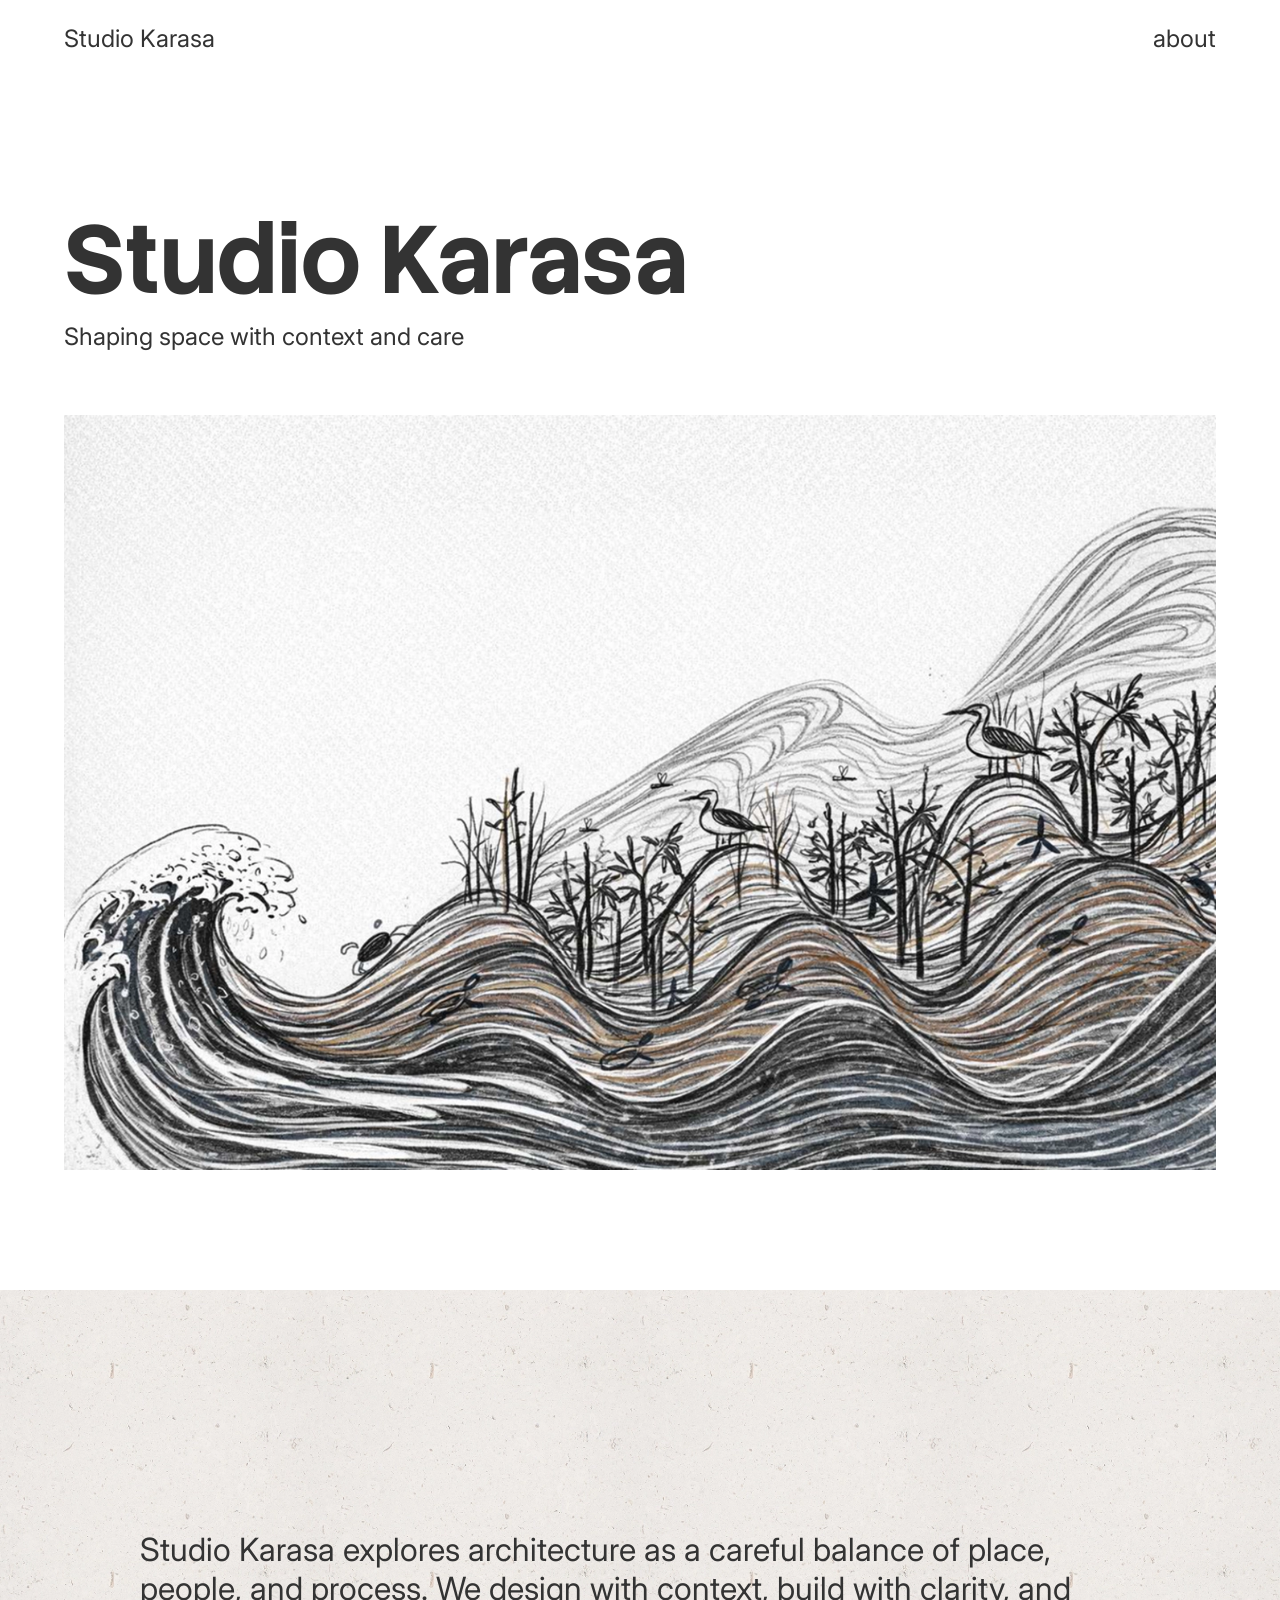
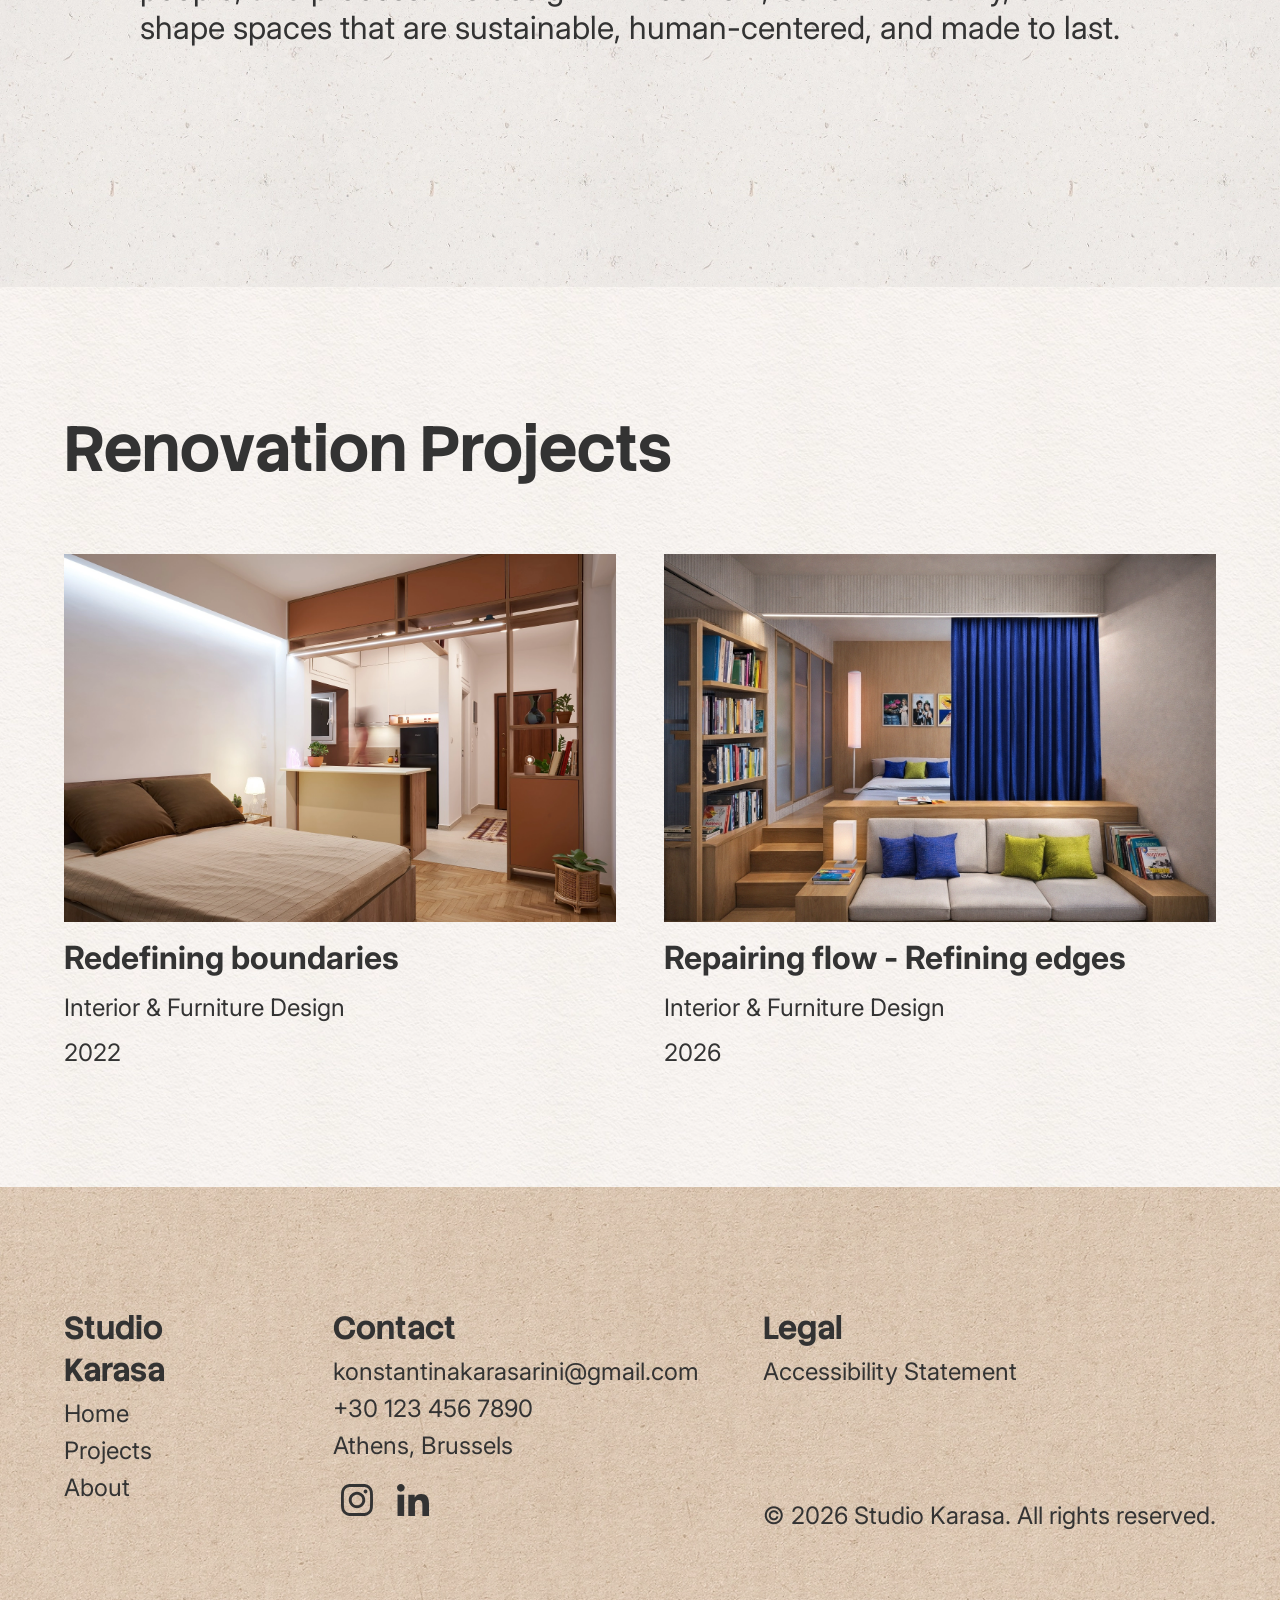
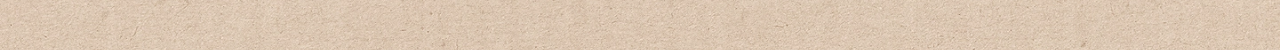
==== commit d7fc8ae0: "added alt-texts of images" ====
--- a/index.html
+++ b/index.html
@@ -53,14 +53,14 @@
         <div class="card-container">
           <a href="projectPage1.html" class="project-card">
             <img src="project1\DSC01676.webp" alt="Project Image 1" />
-            <h3>Boundaries that redefine how rooms work</h3>
+            <h3>Redefining boundaries</h3>
             <p>Interior & Furniture Design</p>
             <p>2022</p>
           </a>
           <a href="projectPage2.html" class="project-card">
             <img src="project2\render1.webp" alt="Project Image 1" />
 
-            <h3>Repairing flow, refining edges</h3>
+            <h3>Repairing flow - Refining edges</h3>
             <p>Interior & Furniture Design</p>
             <p>2026</p>
           </a>
@@ -93,17 +93,17 @@
         <h3>Studio Karasa</h3>
         <a href="index.html">Home</a>
         <a href="index.html#projects">Projects</a>
-        <!-- <a href="projectPage1.html">Boundaries that redefine how rooms work</a>
+        <!-- <a href="projectPage1.html">Redefining boundaries</a>
         <a href="projectPage2.html"
-          >Repairing flow, refining edges</a
+          >Repairing flow - Refining edges</a
         > -->
         <a href="about.html">About</a>
       </div>
       <div class="col">
         <h3>Contact</h3>
-        <p>Athens, Brussels</p>
         <p>konstantinakarasarini@gmail.com</p>
         <p>+30 123 456 7890</p>
+        <p>Athens, Brussels</p>
 
         <div class="socials">
           <a href="https://www.instagram.com/studio.karasa/" target="_blank"
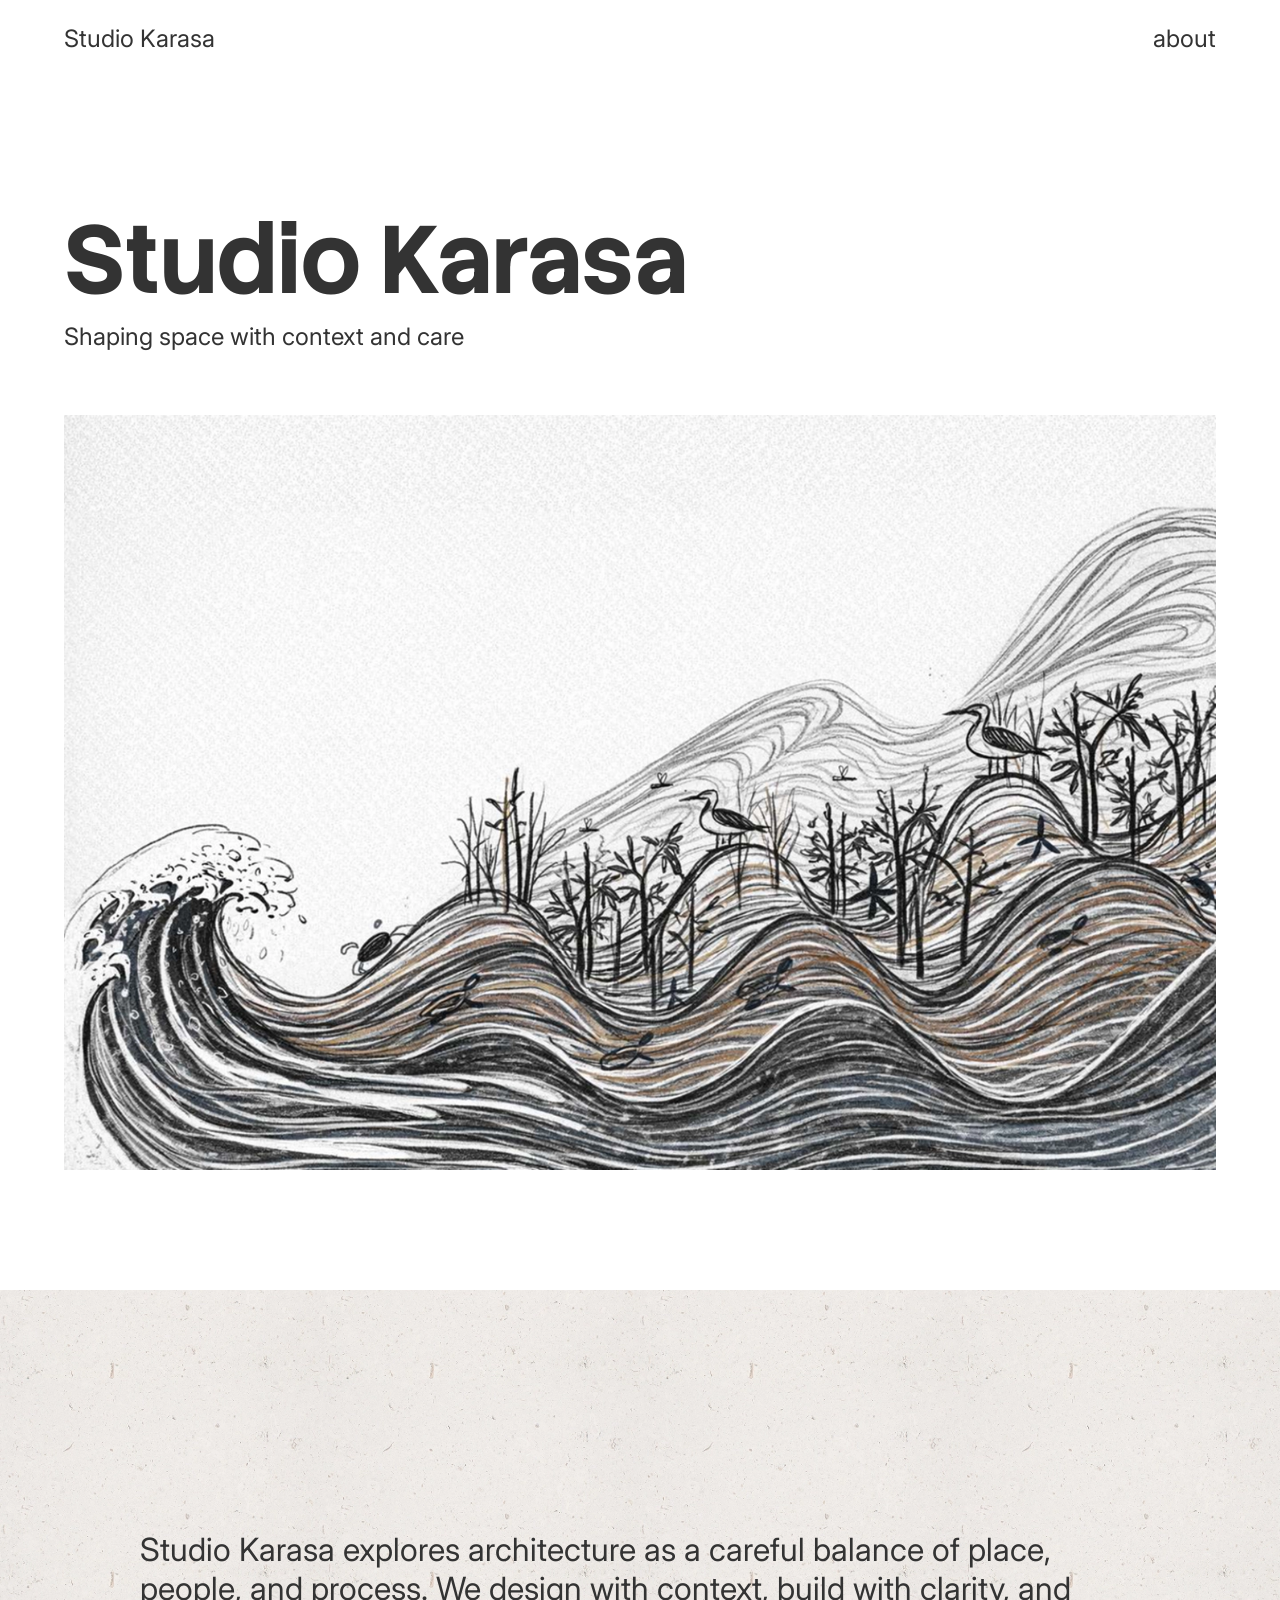
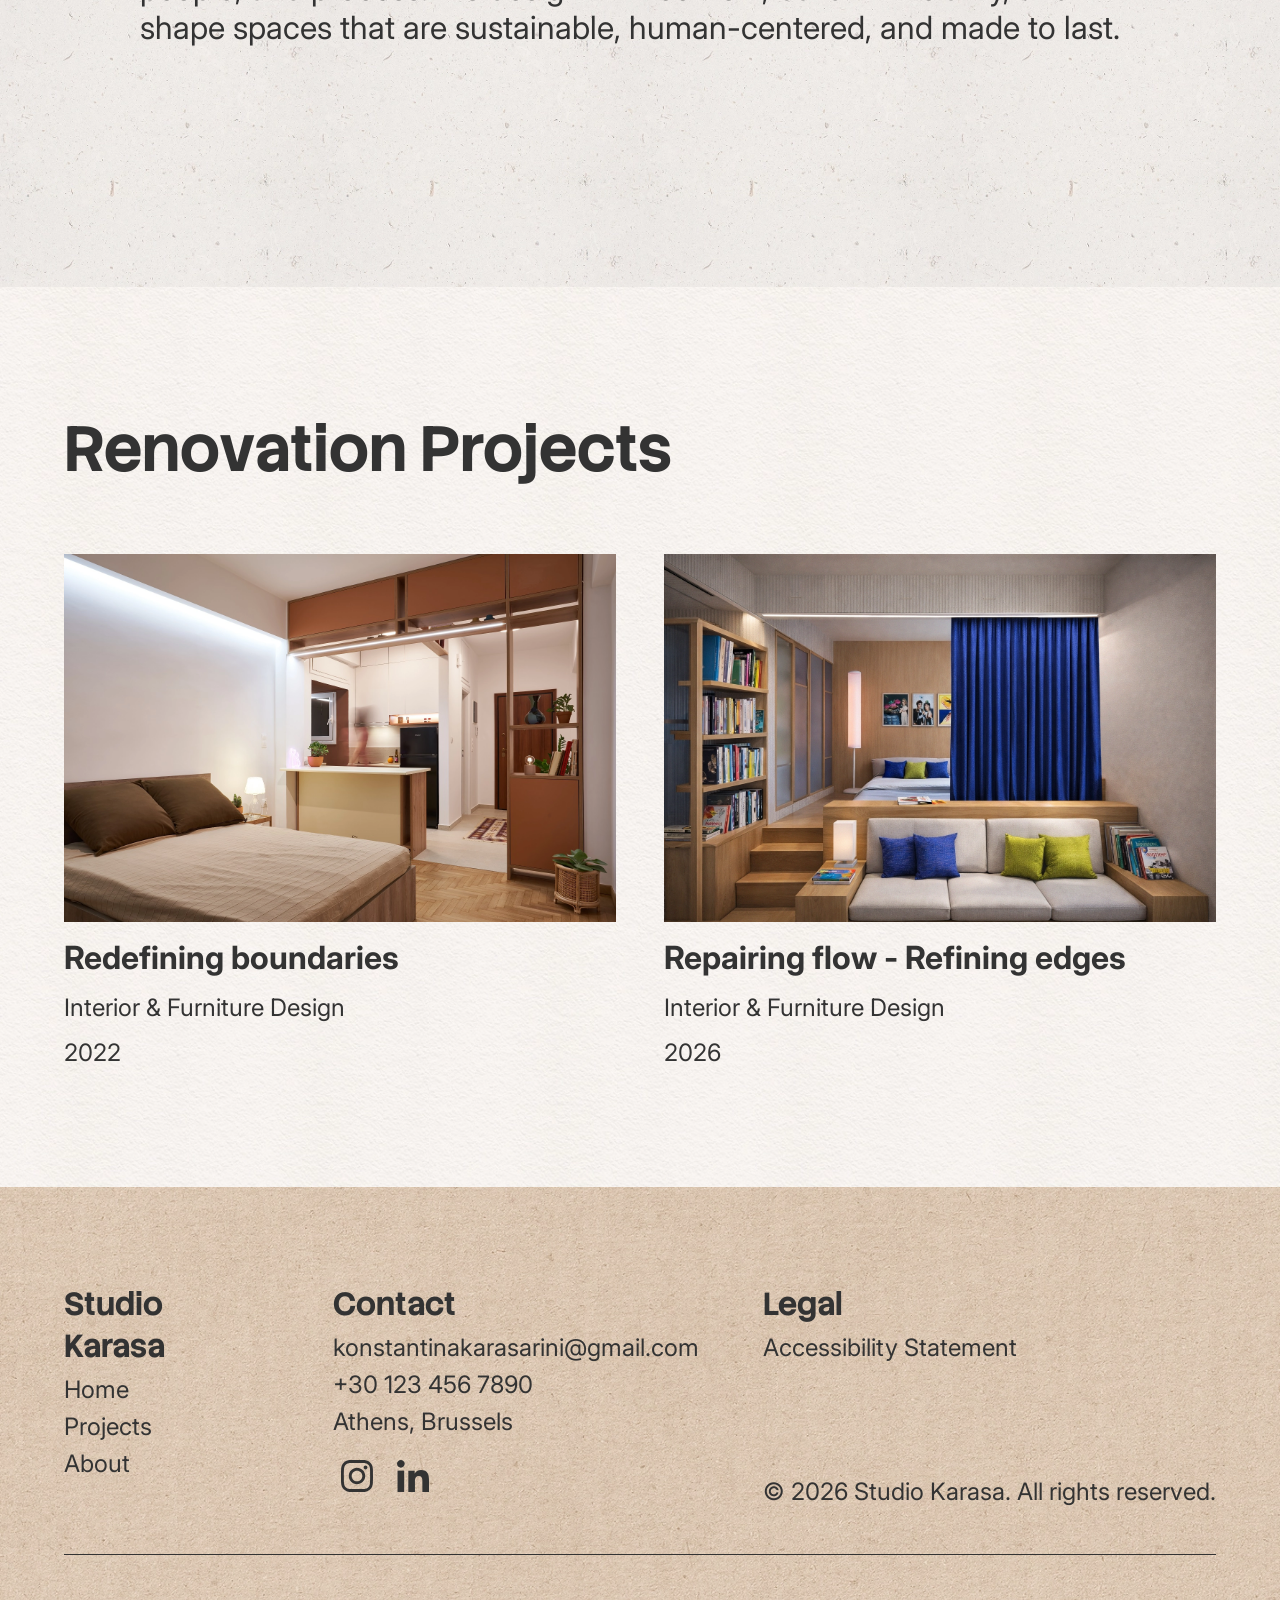
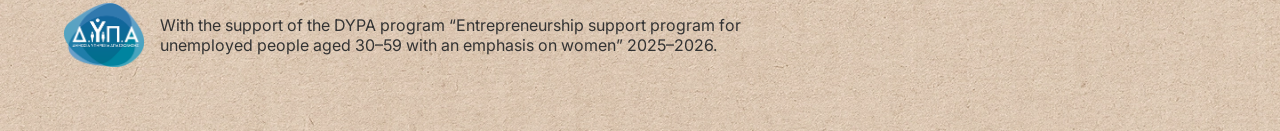
==== commit a75d0a26: "added dypa logo" ====
--- a/index.html
+++ b/index.html
@@ -51,14 +51,14 @@
       <div class="renov-projects" id="projects">
         <h2>Renovation Projects</h2>
         <div class="card-container">
-          <a href="projectPage1.html" class="project-card">
-            <img src="project1\DSC01676.webp" alt="Project Image 1" />
+          <a href="redefiningBoundaries.html" class="project-card">
+            <img src="project1\DSC01676.webp" alt="" />
             <h3>Redefining boundaries</h3>
             <p>Interior & Furniture Design</p>
             <p>2022</p>
           </a>
-          <a href="projectPage2.html" class="project-card">
-            <img src="project2\render1.webp" alt="Project Image 1" />
+          <a href="repairingFlow.html" class="project-card">
+            <img src="project2\render1.webp" alt="" />
 
             <h3>Repairing flow - Refining edges</h3>
             <p>Interior & Furniture Design</p>
@@ -89,39 +89,48 @@
     </div> -->
     </main>
     <footer>
-      <div class="col">
-        <h3>Studio Karasa</h3>
-        <a href="index.html">Home</a>
-        <a href="index.html#projects">Projects</a>
-        <!-- <a href="projectPage1.html">Redefining boundaries</a>
+      <div class="row">
+        <div class="col">
+          <h3>Studio Karasa</h3>
+          <a href="index.html">Home</a>
+          <a href="index.html#projects">Projects</a>
+          <!-- <a href="projectPage1.html">Redefining boundaries</a>
         <a href="projectPage2.html"
           >Repairing flow - Refining edges</a
         > -->
-        <a href="about.html">About</a>
-      </div>
-      <div class="col">
-        <h3>Contact</h3>
-        <p>konstantinakarasarini@gmail.com</p>
-        <p>+30 123 456 7890</p>
-        <p>Athens, Brussels</p>
+          <a href="about.html">About</a>
+        </div>
+        <div class="col">
+          <h3>Contact</h3>
+          <p>konstantinakarasarini@gmail.com</p>
+          <p>+30 123 456 7890</p>
+          <p>Athens, Brussels</p>
 
-        <div class="socials">
-          <a href="https://www.instagram.com/studio.karasa/" target="_blank"
-            ><img src="imgs/Insta.svg" alt="Instagram"
-          /></a>
-          <a href="https://www.linkedin.com/in/karasarini/" target="_blank"
-            ><img src="imgs/linkedin.svg" alt="LinkedIn"
-          /></a>
+          <div class="socials">
+            <a href="https://www.instagram.com/studio.karasa/" target="_blank"
+              ><img src="imgs/Insta.svg" alt="Instagram"
+            /></a>
+            <a href="https://www.linkedin.com/in/karasarini/" target="_blank"
+              ><img src="imgs/linkedin.svg" alt="LinkedIn"
+            /></a>
+          </div>
+        </div>
+        <div class="col-between">
+          <div class="col">
+            <h3>Legal</h3>
+            <a href="accessibilityStatement.html">Accessibility Statement</a>
+          </div>
+          <div class="copyright">
+            <p>&copy; 2026 Studio Karasa. All rights reserved.</p>
+          </div>
         </div>
       </div>
-      <div class="col-between">
-        <div class="col">
-          <h3>Legal</h3>
-          <a href="accessibilityStatement.html">Accessibility Statement</a>
-        </div>
-        <div class="copyright">
-          <p>&copy; 2026 Studio Karasa. All rights reserved.</p>
-        </div>
+      <div class="dypa">
+        <img src="imgs\DYPA_logo.png" alt="dypa logo" />
+        <p>
+          With the support of the DYPA program “Entrepreneurship support program
+          for unemployed people aged 30–59 with an emphasis on women” 2025–2026.
+        </p>
       </div>
     </footer>
   </body>
--- a/style.css
+++ b/style.css
@@ -174,16 +174,43 @@
   gap: 16px;
 }
 
-footer {
+.row {
   display: flex;
   flex-direction: row;
   flex-wrap: wrap;
   /* justify-content:space-between; */
-  padding: 120px 64px;
-  gap: 64px;
+
+  gap: 64px;
+}
+
+.dypa{
+  display:flex;
+  gap:16px;
+  /* justify-content: center; */
+  border-top:1px solid #333;
+  padding-top:48px;
+  align-items: center;
+}
+
+footer {
+  padding: 96px 64px 64px;
+  display: flex;
+  flex-direction: column;
   background-image: url("imgs/brownPaper.webp");
   background-size: cover;
   background-position: center;
+  gap:48px;
+}
+
+
+
+.dypa img{
+  height:64px;
+}
+
+.dypa p{
+  font-size:16px;
+  max-width:600px
 }
 
 .col {
@@ -340,6 +367,10 @@
   a,
   li {
     font-size: 18px;
+  }
+
+  .hero{
+    min-height:50vh;
   }
 
   .hero,
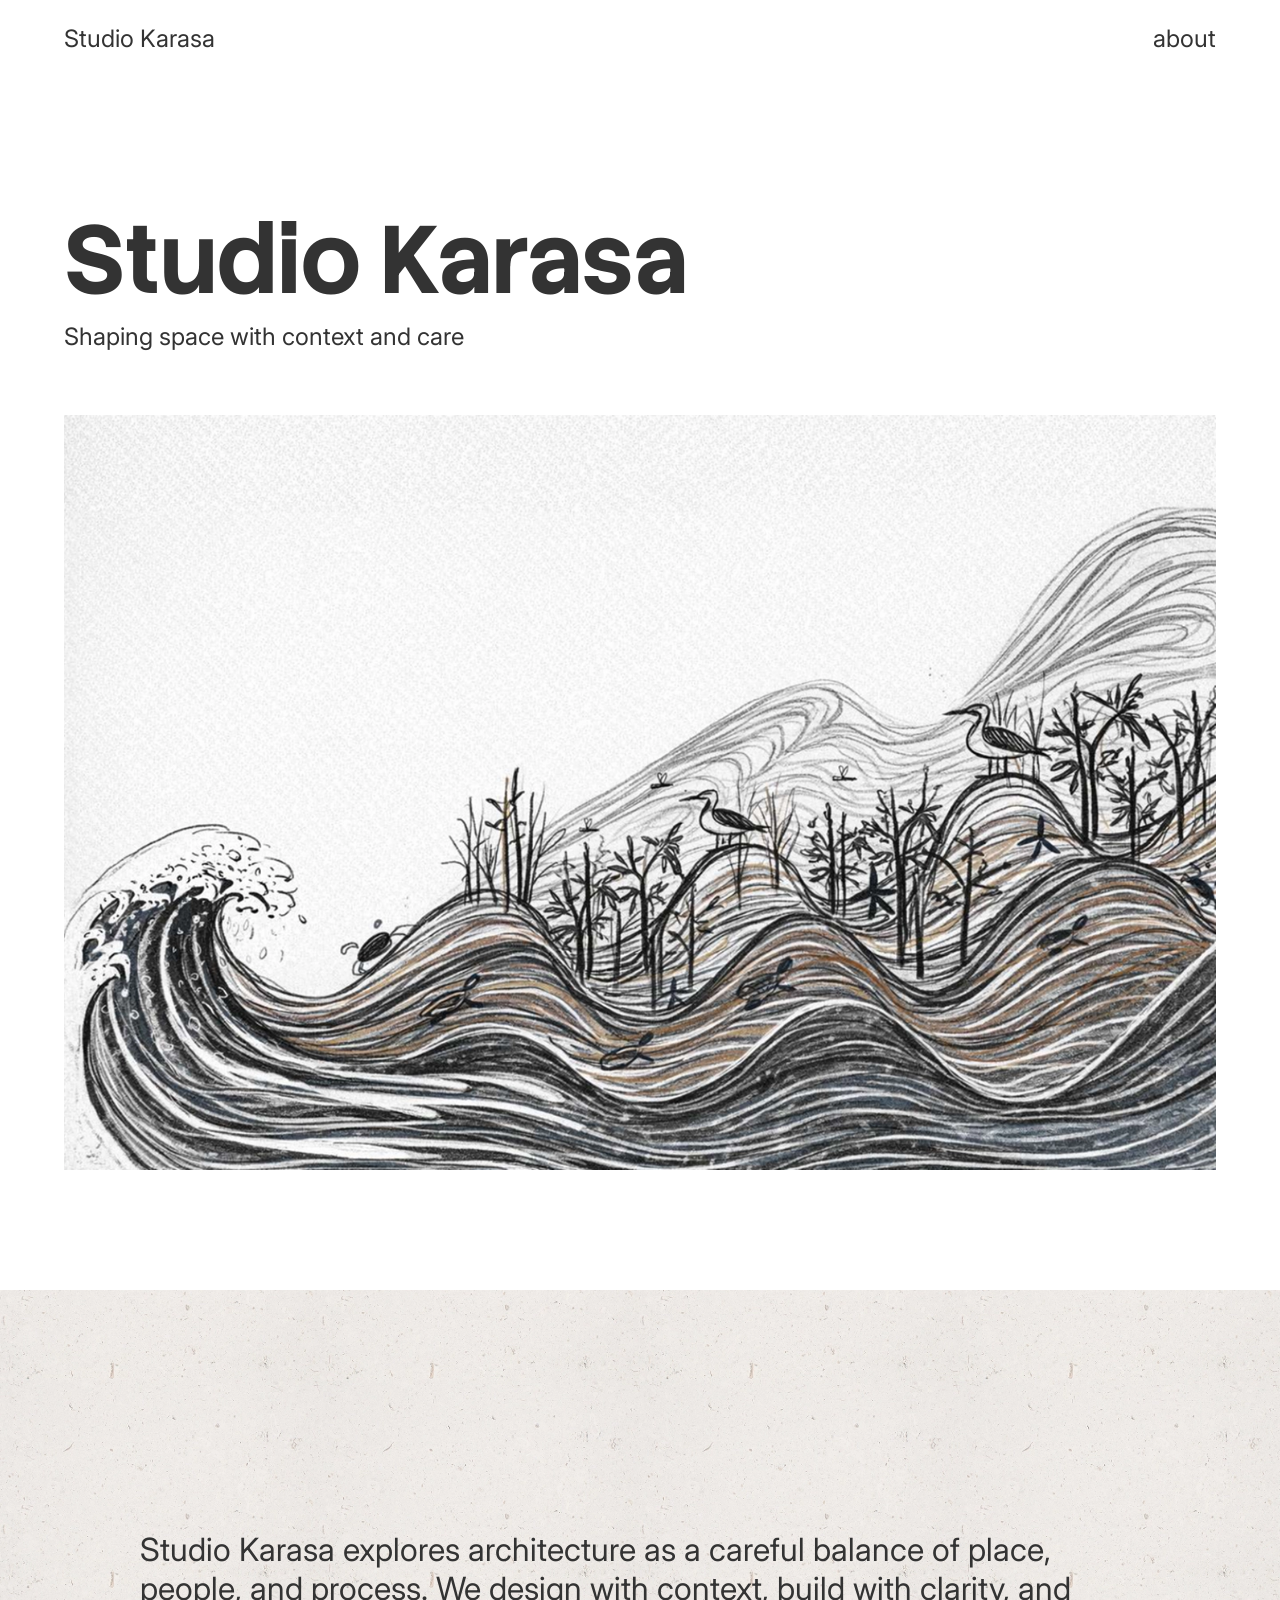
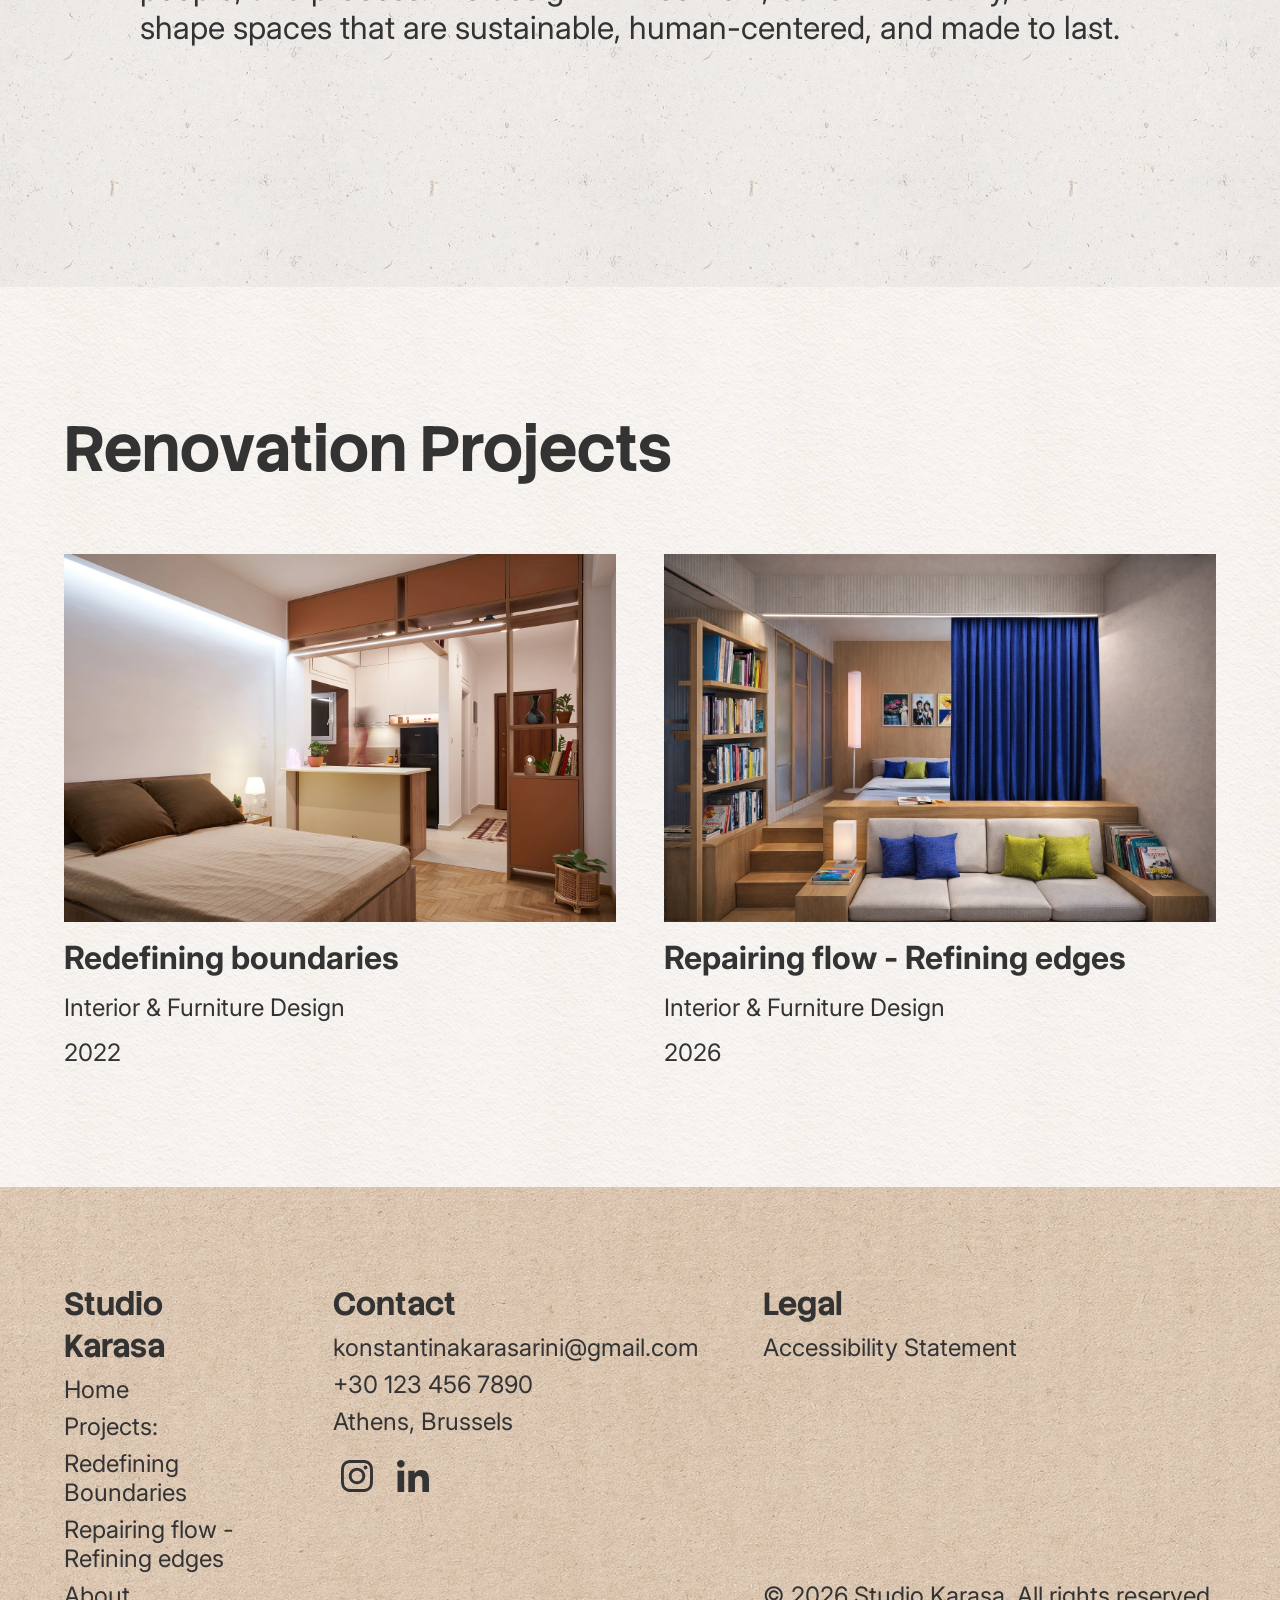
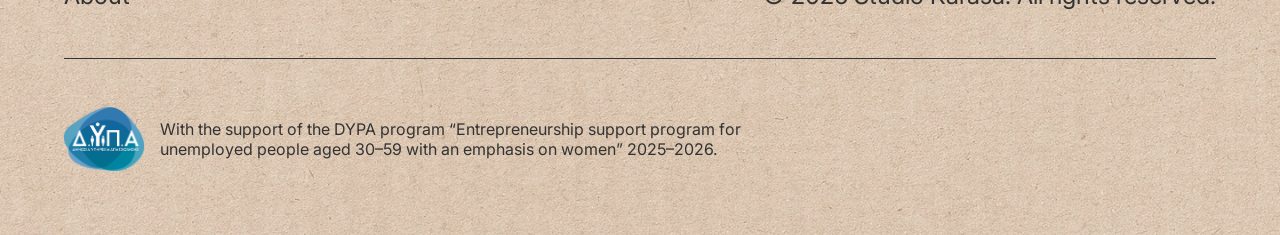
==== commit 66ebb9de: "updated projects on footer" ====
--- a/index.html
+++ b/index.html
@@ -18,7 +18,7 @@
           <p>Shaping space with context and care</p>
         </div>
 
-        <img src="imgs\WaveIllustration.webp" alt="Renovation Project Image" />
+        <img src="imgs\WaveIllustration.webp" alt="wave in nature illustration" />
       </div>
       <div class="mission">
         <!-- <h2>Our approach</h2> -->
@@ -93,11 +93,10 @@
         <div class="col">
           <h3>Studio Karasa</h3>
           <a href="index.html">Home</a>
-          <a href="index.html#projects">Projects</a>
-          <!-- <a href="projectPage1.html">Redefining boundaries</a>
-        <a href="projectPage2.html"
-          >Repairing flow - Refining edges</a
-        > -->
+          <P>Projects:</p>
+           <a href="redefiningBoundaries.html">Redefining Boundaries</a>
+           <a href="repairingFlow.html">Repairing flow - Refining edges</a>
+    
           <a href="about.html">About</a>
         </div>
         <div class="col">
@@ -107,10 +106,10 @@
           <p>Athens, Brussels</p>
 
           <div class="socials">
-            <a href="https://www.instagram.com/studio.karasa/" target="_blank"
+            <a href="https://www.instagram.com/karasa_sketches?igsh=M2k4bXcxYTNqY3My&utm_source=qr" target="_blank"
               ><img src="imgs/Insta.svg" alt="Instagram"
             /></a>
-            <a href="https://www.linkedin.com/in/karasarini/" target="_blank"
+            <a href="https://www.linkedin.com/in/konstantina-nikoletta-karasarini-8410b9204/" target="_blank"
               ><img src="imgs/linkedin.svg" alt="LinkedIn"
             /></a>
           </div>
--- a/style.css
+++ b/style.css
@@ -15,7 +15,7 @@
   flex-direction: row;
   justify-content: space-between;
   padding: 24px 64px;
-  position: sticky;
+  /* position: sticky; */
   top: 0;
   /* background-image: url("imgs/WaveIllustration.webp");
   background-size: cover; */
